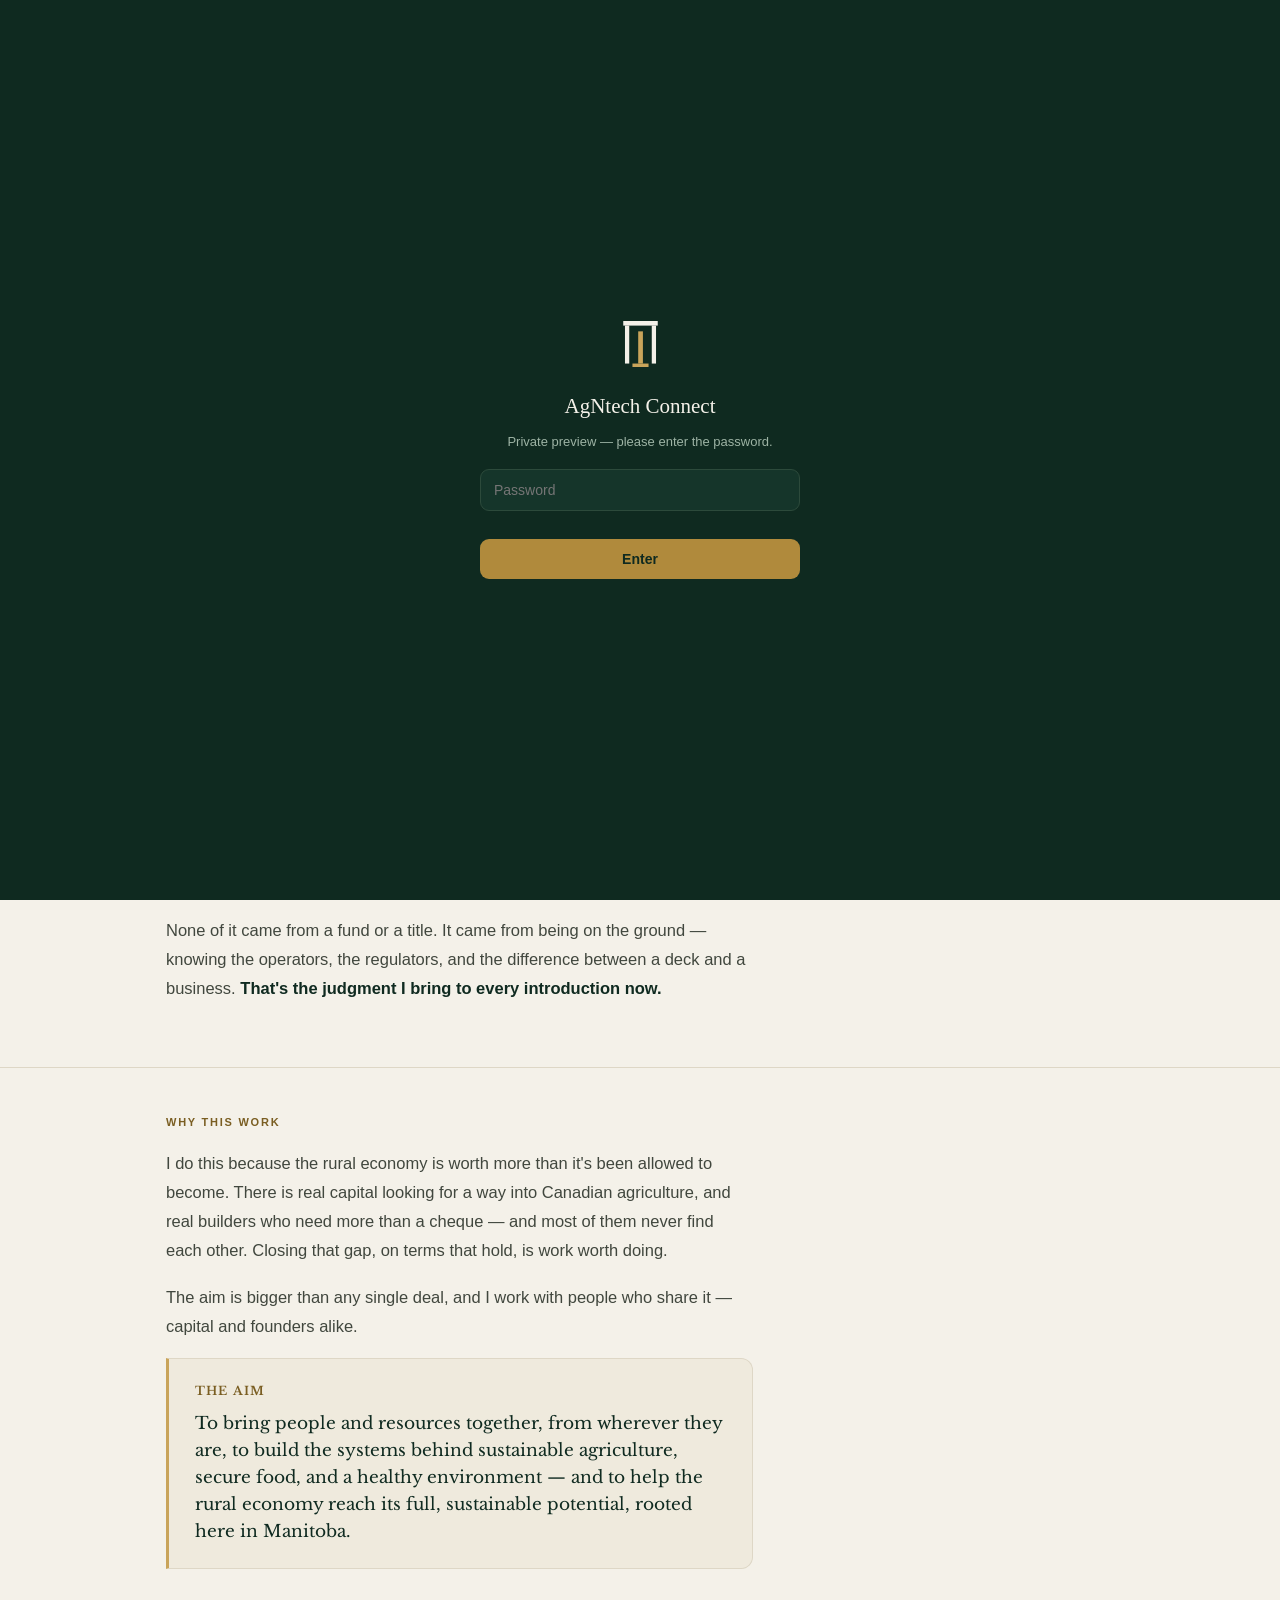
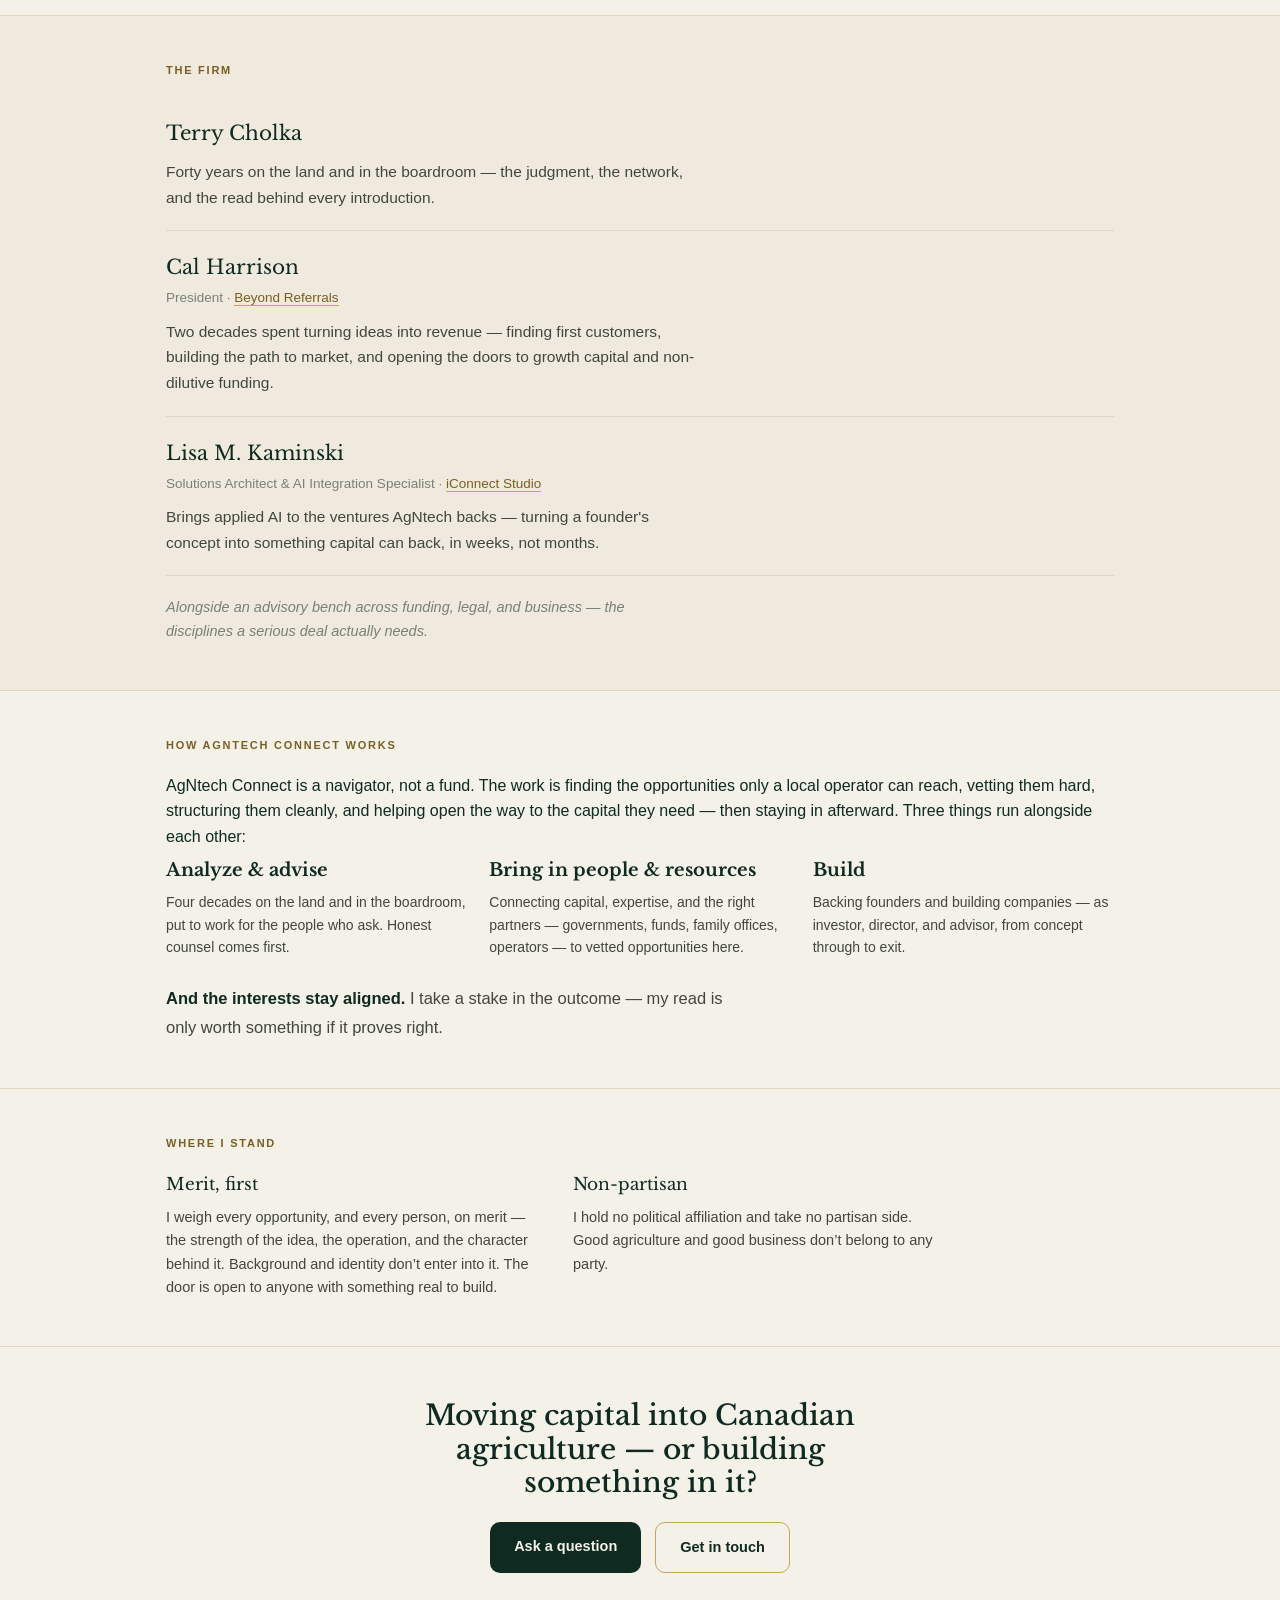
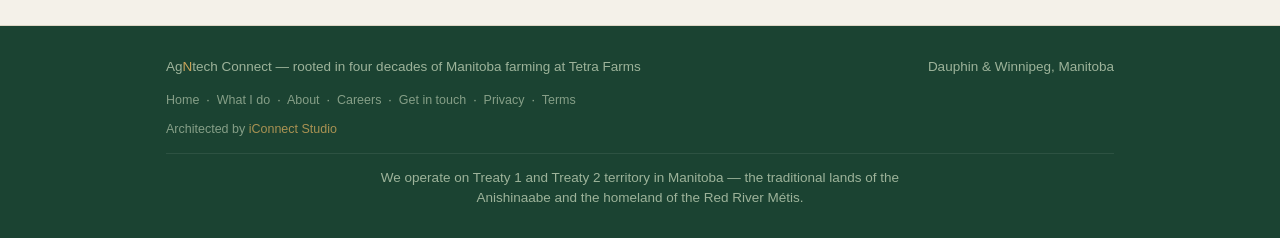
==== about.html @ 9636f8d1 "mark: centre column foot is brass, matching the artwork" ====
<!DOCTYPE html>
<html lang="en">
<head>
<meta charset="utf-8">
<meta name="viewport" content="width=device-width, initial-scale=1">
<title>AgNtech Connect — About</title>
<link rel="preconnect" href="https://fonts.googleapis.com">
<link rel="preconnect" href="https://fonts.gstatic.com" crossorigin>
<link href="https://fonts.googleapis.com/css2?family=Libre+Baskerville:ital,wght@0,400;0,700;1,400&display=swap" rel="stylesheet">
<style>
  :root{
    --cream:#F4F1E9; --cream2:#EFEADD; --paper:#F7F3E9;
    --ink:#0F2A20; --body:#41473E; --muted:#7A8076;
    --green:#0F2A20; --green-d:#0A1F17; --green-deep:#1B4332;
    --gold:#B08A3C; --gold-2:#8F6F2E; --gold-text:#7A5E22; --gold-dark:#C9A45A;
    --line:#DED7C6; --on-dark:#F4F1E9; --sage-dark:#9DB39A;
    --df:'Libre Baskerville',Georgia,serif; --bf:'Helvetica Neue',Arial,system-ui,sans-serif;
  }
  *{box-sizing:border-box;margin:0;padding:0}
  body{background:var(--cream);color:var(--ink);font-family:var(--bf);-webkit-font-smoothing:antialiased;line-height:1.6}
  .wrap{max-width:1000px;margin:0 auto;padding:0 26px}
  a{color:inherit}

  /* nav */
  nav.top{position:sticky;top:0;z-index:40;background:rgba(244,241,233,.92);backdrop-filter:blur(8px);border-bottom:1px solid var(--line)}
  nav.top .wrap{display:flex;align-items:center;justify-content:space-between;height:62px;gap:18px}
  .brand{display:flex;align-items:center;gap:9px;font-family:var(--df);font-weight:600;font-size:20px;letter-spacing:-.01em;text-decoration:none;color:var(--ink)}
  .brand .n{color:var(--green)}
  .mark{width:27px;height:36px;flex:none}
  .navlinks{display:flex;gap:24px;align-items:center}
  .navlinks a{font-size:14px;color:var(--body);text-decoration:none;transition:.12s}
  .navlinks a:hover{color:var(--ink)}
  .navlinks a.active{color:var(--green);font-weight:600}
  @media(max-width:720px){.navlinks{display:none}}

  /* hero */
  .hero{padding:62px 0 34px;border-bottom:1px solid var(--line)}
  .eyebrow{font-size:11px;letter-spacing:.16em;text-transform:uppercase;color:var(--gold-text);font-weight:600}
  .hero h1{font-family:var(--df);font-weight:500;font-size:44px;line-height:1.1;margin-top:14px;max-width:16ch}
  @media(max-width:640px){.hero h1{font-size:33px}}
  .hero .lead{font-size:18px;color:var(--body);line-height:1.65;margin-top:20px;max-width:60ch}
  .hero .lead b{color:var(--ink);font-weight:600}

  section{padding:46px 0;border-bottom:1px solid var(--line)}
  .sec-eyebrow{font-size:11px;letter-spacing:.16em;text-transform:uppercase;color:var(--gold-text);font-weight:600;margin-bottom:18px}
  h2{font-family:var(--df);font-weight:500;font-size:27px;line-height:1.2;margin-bottom:18px}
  .story p{font-size:16.5px;color:var(--body);line-height:1.75;max-width:64ch;margin-bottom:18px}
  .story p b{color:var(--ink);font-weight:600}

  .pull{font-family:var(--df);font-style:italic;font-size:26px;color:var(--green);line-height:1.35;max-width:22ch;margin:30px 0;padding-left:22px;border-left:3px solid var(--gold-dark)}

  .why p{font-size:16.5px;color:var(--body);line-height:1.75;max-width:64ch;margin-bottom:18px}
  .why p b{color:var(--ink);font-weight:600}
  .mission{background:var(--cream2);border:1px solid var(--line);border-left:3px solid var(--gold-dark);border-radius:0 12px 12px 0;padding:22px 26px;margin-top:8px;max-width:66ch}
  .mission .ml{font-family:var(--df);font-size:12px;letter-spacing:.1em;text-transform:uppercase;color:var(--gold-text);font-weight:700;margin-bottom:9px}
  .mission p{font-family:var(--df);font-size:17px;color:var(--ink);line-height:1.6;margin:0}

  .approach > p{font-size:16.5px;color:var(--body);line-height:1.75;max-width:64ch;margin-bottom:22px}
  .pillars{display:grid;grid-template-columns:repeat(3,1fr);gap:22px;margin:6px 0 26px}
  @media(max-width:680px){.pillars{grid-template-columns:1fr}}
  .pillar h4{font-family:var(--df);font-size:18px;color:var(--green);margin-bottom:7px}
  .pillar p{font-size:14px;color:var(--body);line-height:1.6}
  .align{font-size:16.5px;color:var(--body);line-height:1.75;max-width:64ch}
  .align b{color:var(--ink)}
  .firmnote{font-size:14.5px;color:var(--muted);line-height:1.65;max-width:62ch;margin-top:22px;padding-top:18px;border-top:1px solid var(--line)}
  .team{background:var(--cream2)}
  .team .member{padding:20px 0;border-bottom:1px solid var(--line)}
  .team .member:first-of-type{padding-top:4px}
  .m-name{font-family:var(--df);font-size:20px;color:var(--ink)}
  .m-role{font-size:12.5px;letter-spacing:.04em;text-transform:uppercase;color:var(--gold-text);font-weight:700;margin-top:4px}
  .m-firm{font-size:13.5px;color:var(--muted);margin-top:4px}
  .m-firm a{color:var(--gold-text);text-decoration:none;border-bottom:1px solid var(--gold-dark)}
  .m-bio{font-size:15.5px;color:var(--body);line-height:1.65;margin-top:10px;max-width:62ch}
  .benchnote{font-size:14.5px;color:var(--muted);line-height:1.65;max-width:62ch;margin-top:20px;font-style:italic}
  .standgrid{display:grid;grid-template-columns:1fr 1fr;gap:34px;max-width:780px}
  @media(max-width:820px){.standgrid{grid-template-columns:1fr;gap:22px}}
  .standitem .sl{font-family:var(--df);font-size:17px;color:var(--ink);margin-bottom:8px}
  .standitem p{font-size:14.5px;color:var(--body);line-height:1.62}

  /* close */
  .close{padding:52px 0;text-align:center}
  .close h2{font-size:28px;max-width:24ch;margin:0 auto 22px}
  .ctas{display:flex;gap:14px;justify-content:center;flex-wrap:wrap}
  .btn{display:inline-block;padding:13px 24px;border-radius:10px;font-size:14.5px;font-weight:600;text-decoration:none;transition:.14s}
  .btn.primary{background:var(--green);color:var(--cream)} .btn.primary:hover{background:var(--green-deep)}
  .btn.ghost{border:1px solid var(--gold-dark);color:var(--green)} .btn.ghost:hover{background:var(--paper)}

  footer{background:var(--green-deep);color:var(--sage-dark);font-size:13.5px;padding:30px 0}
  footer .row{display:flex;justify-content:space-between;flex-wrap:wrap;gap:10px}
  footer .n{color:var(--gold-dark)}
  footer .treaty{justify-content:center;margin-top:14px;border-top:1px solid rgba(255,255,255,.08);padding-top:14px}
  footer .treaty span{text-align:center;max-width:72ch;line-height:1.5}

  /* ── mobile menu ─────────────────────────────────────── */
  .burger{display:none;background:none;border:none;padding:8px;cursor:pointer;line-height:0}
  .burger span{display:block;width:22px;height:2px;background:var(--ink);margin:4px 0;border-radius:2px;transition:.2s}
  .mobmenu{position:fixed;inset:0;z-index:60;background:var(--green-deep);display:none;flex-direction:column;padding:22px 26px}
  .mobmenu.open{display:flex}
  .mobmenu .mtop{display:flex;justify-content:space-between;align-items:center;margin-bottom:26px}
  .mobmenu .mbrand{font-family:var(--df);font-size:19px;color:var(--cream)}
  .mobmenu .mclose{background:none;border:none;color:var(--cream);font-size:30px;line-height:1;cursor:pointer;padding:0 4px}
  .mobmenu a{color:var(--cream);text-decoration:none;font-family:var(--df);font-size:23px;padding:15px 0;border-bottom:1px solid rgba(255,255,255,.10)}
  .mobmenu a.sm{font-family:var(--bf);font-size:15px;color:var(--sage-dark);border-bottom:none;padding:9px 0}
  .mobmenu .mcta{margin-top:22px;background:var(--gold);color:var(--green);text-align:center;border-radius:10px;padding:14px;font-weight:700;font-family:var(--bf);font-size:15px;border-bottom:none}
  @media(max-width:720px){ .burger{display:block} }
  /* ── sticky mobile CTA ───────────────────────────────── */
  .stickycta{display:none}
  @media(max-width:720px){
    .stickycta{display:block;position:fixed;left:0;right:0;bottom:0;z-index:50;background:rgba(27,67,50,.96);backdrop-filter:blur(6px);padding:10px 14px;border-top:1px solid rgba(255,255,255,.10)}
    .stickycta a{display:block;background:var(--gold);color:var(--green);text-align:center;text-decoration:none;font-weight:700;font-size:15px;padding:13px;border-radius:10px;font-family:var(--bf)}
    body{padding-bottom:74px}
  }
  /* ── mobile scroll/priority pass ─────────────────────── */
  @media(max-width:720px){
    section, header.hero, .block, .steps-wrap, .reach, .silos, .land{padding-top:34px !important;padding-bottom:34px !important}
    .hero{padding-top:30px !important}
    h1{font-size:31px !important;line-height:1.14 !important}
    h2, h2.sh{font-size:24px !important}
    .lead, .sub{font-size:16px !important}
    .wrap{padding-left:20px;padding-right:20px}
  }
</style>
</head>
<body>

  <!-- ===== PRIVATE-PREVIEW PASSWORD GATE — delete this whole block to make public ===== -->
  <div id="gate" style="position:fixed;inset:0;z-index:99999;background:#0F2A20;display:flex;align-items:center;justify-content:center;font-family:'Helvetica Neue',Arial,sans-serif">
    <div style="text-align:center;width:320px;max-width:86vw">
      <svg viewBox="0 0 30 40" width="35" height="46" style="margin-bottom:16px" aria-hidden="true"><rect x="0" y="0" width="30" height="4" fill="#F4F1E9"/><rect x="1.5" y="4" width="3.7" height="33" fill="#F4F1E9"/><rect x="24.8" y="4" width="3.7" height="33" fill="#F4F1E9"/><rect x="13" y="9" width="4.1" height="28" fill="#C9A45A"/><rect x="8" y="37" width="14" height="3" fill="#C9A45A"/></svg>
      <div style="font-family:Georgia,'Times New Roman',serif;color:#F4F1E9;font-size:21px;margin-bottom:8px">AgNtech Connect</div>
      <div style="color:#9DB3A4;font-size:13px;margin-bottom:18px;line-height:1.5">Private preview — please enter the password.</div>
      <input id="gpw" type="password" placeholder="Password" style="width:100%;padding:12px 13px;border-radius:9px;border:1px solid #2C4A3B;background:#15352A;color:#F4F1E9;font-size:14px;outline:none;font-family:inherit">
      <div id="gerr" style="color:#E2B66A;font-size:12.5px;height:15px;margin-top:7px"></div>
      <button id="gbtn" style="width:100%;margin-top:6px;padding:12px;border:none;border-radius:9px;background:#B08A3C;color:#0F2A20;font-size:14px;font-weight:700;cursor:pointer;font-family:inherit">Enter</button>
    </div>
  </div>
  <script>
    var GATE_PASSWORD = "terry-preview-26";
    (function(){ try{ if(sessionStorage.getItem('agn_gate')==='ok'){ var g=document.getElementById('gate'); if(g) g.parentNode.removeChild(g); } }catch(e){} })();
    function gateOpen(){ if(document.getElementById('gpw').value === GATE_PASSWORD){ try{ sessionStorage.setItem('agn_gate','ok'); }catch(e){} var g=document.getElementById('gate'); if(g) g.parentNode.removeChild(g); } else { document.getElementById('gerr').textContent='Incorrect — try again.'; } }
    document.getElementById('gbtn').addEventListener('click', gateOpen);
    document.getElementById('gpw').addEventListener('keydown', function(e){ if(e.key==='Enter') gateOpen(); });
    document.getElementById('gpw').focus();
  </script>

  <nav class="top">
    <div class="wrap">
      <a class="brand" href="index.html"><svg class="mark" viewBox="0 0 30 40" aria-hidden="true"><rect x="0" y="0" width="30" height="4" fill="#0F2A20"/><rect x="1.5" y="4" width="3.7" height="33" fill="#0F2A20"/><rect x="24.8" y="4" width="3.7" height="33" fill="#0F2A20"/><rect x="13" y="9" width="4.1" height="28" fill="#B08A3C"/><rect x="8" y="37" width="14" height="3" fill="#B08A3C"/></svg>AgNtech Connect</a>
      <div class="navlinks">
        <a href="index.html#vision">Vision</a>
        <a href="services.html">What I do</a>
        <a href="index.html#why">Why it works</a>
        <a href="about.html" class="active">About</a>
        <a href="contact.html">Get in touch</a>
      </div>
      <button class="burger" onclick="openMob()" aria-label="Menu"><span></span><span></span><span></span></button>
    </div>
  </nav>

  <div class="mobmenu" id="mobmenu">
    <div class="mtop">
      <span class="mbrand">Ag<span style="color:#C9A45A">N</span>tech Connect</span>
      <button class="mclose" onclick="closeMob()" aria-label="Close menu">&times;</button>
    </div>
    <a href="index.html">Home</a>
    <a href="index.html#vision">Vision &amp; Mission</a>
    <a href="services.html">What I do</a>
    <a href="index.html#why">Why it works</a>
    <a href="about.html">About</a>
    <a href="index.html#ask">Ask Terry</a>
    <div style="margin-top:16px">
      <a class="sm" href="careers.html">Careers</a>
    </div>
    <a class="mcta" href="contact.html">Get in touch</a>
  </div>

  <div class="stickycta"><a href="contact.html">Get in touch</a></div>


  <header class="hero">
    <div class="wrap">
      <div class="eyebrow">About</div>
      <h1>A farmer who learned to move capital.</h1>
      <p class="lead">I'm Terry Cholka. For forty years I've built things that grow — a farm, companies, and the relationships that let serious capital reach Canadian agriculture. <b>AgNtech Connect is where that work lives now.</b></p>
    </div>
  </header>

  <section class="story">
    <div class="wrap">
      <div class="sec-eyebrow">The road here</div>
      <p>I broke into farming in the 1980s with more nerve than money. I came up through the years that finished other operators — the BSE crisis among them — and kept going. That's where I learned what's real and what isn't, and how to tell the difference quickly.</p>
      <p>I grew a farm from 480 acres to more than 10,000, and built it into multiple enterprises. Alongside it, I helped other companies — from start-up to exits — as an investor, director, or advisor: across agriculture, technology, and bioscience. I was an early backer of a Canadian food-processing facility acquired for more than $400 million. I financed and delivered a feature film. Different worlds, one instinct.</p>
      <div class="pull">I can turn a concept into reality.</div>
      <p>None of it came from a fund or a title. It came from being on the ground — knowing the operators, the regulators, and the difference between a deck and a business. <b>That's the judgment I bring to every introduction now.</b></p>
    </div>
  </section>

  <section class="why">
    <div class="wrap">
      <div class="sec-eyebrow">Why this work</div>
      <p>I do this because the rural economy is worth more than it's been allowed to become. There is real capital looking for a way into Canadian agriculture, and real builders who need more than a cheque — and most of them never find each other. Closing that gap, on terms that hold, is work worth doing.</p>
      <p>The aim is bigger than any single deal, and I work with people who share it — capital and founders alike.</p>
      <div class="mission">
        <div class="ml">The aim</div>
        <p>To bring people and resources together, from wherever they are, to build the systems behind sustainable agriculture, secure food, and a healthy environment — and to help the rural economy reach its full, sustainable potential, rooted here in Manitoba.</p>
      </div>
    </div>
  </section>

  <section class="team">
    <div class="wrap">
      <div class="sec-eyebrow">The firm</div>
      <div class="member">
        <div class="m-name">Terry Cholka</div>
        <div class="m-bio">Forty years on the land and in the boardroom — the judgment, the network, and the read behind every introduction.</div>
      </div>
      <div class="member">
        <div class="m-name">Cal Harrison</div>
        <div class="m-firm">President · <a href="https://beyondreferrals.com" target="_blank" rel="noopener">Beyond Referrals</a></div>
        <div class="m-bio">Two decades spent turning ideas into revenue — finding first customers, building the path to market, and opening the doors to growth capital and non-dilutive funding.</div>
      </div>
      <!-- HIDDEN — advisory bench members held back at client request.
           To restore: delete this comment opener and the closer below.

      <div class="member">
        <div class="m-name">Harry Ethans</div>
        <div class="m-firm">Former EVP, Corporate Development · CanWest Global</div>
        <div class="m-bio">Decades of corporate development and capital structuring inside the Asper group — the world that built the Canadian Museum for Human Rights — now sharpening how AgNtech's deals get financed and readied for capital.</div>
      </div>
      <div class="member">
        <div class="m-name">Charles LaFlèche</div>
        <div class="m-firm">EVP &amp; CFO · Global Philanthropic Canada</div>
        <div class="m-bio">Thirty-five years raising and stewarding serious capital — founder of Momentum Healthware, and the finance leader who more than quadrupled St. Boniface Hospital Foundation's annual revenue — now across Manitoba's life-sciences and agriculture ventures, SciMar among them.</div>
      </div>
      -->
      <div class="member">
        <div class="m-name">Lisa M. Kaminski</div>
        <div class="m-firm">Solutions Architect &amp; AI Integration Specialist · <a href="https://iconnect.studio" target="_blank" rel="noopener">iConnect Studio</a></div>
        <div class="m-bio">Brings applied AI to the ventures AgNtech backs — turning a founder's concept into something capital can back, in weeks, not months.</div>
      </div>
      <p class="benchnote">Alongside an advisory bench across funding, legal, and business — the disciplines a serious deal actually needs.</p>
    </div>
  </section>

  <section class="approach">
    <div class="wrap">
      <div class="sec-eyebrow">How AgNtech Connect works</div>
      <p>AgNtech Connect is a navigator, not a fund. The work is finding the opportunities only a local operator can reach, vetting them hard, structuring them cleanly, and helping open the way to the capital they need — then staying in afterward. Three things run alongside each other:</p>
      <div class="pillars">
        <div class="pillar"><h4>Analyze &amp; advise</h4><p>Four decades on the land and in the boardroom, put to work for the people who ask. Honest counsel comes first.</p></div>
        <div class="pillar"><h4>Bring in people &amp; resources</h4><p>Connecting capital, expertise, and the right partners — governments, funds, family offices, operators — to vetted opportunities here.</p></div>
        <div class="pillar"><h4>Build</h4><p>Backing founders and building companies — as investor, director, and advisor, from concept through to exit.</p></div>
      </div>
      <p class="align"><b>And the interests stay aligned.</b> I take a stake in the outcome — my read is only worth something if it proves right.</p>
    </div>
  </section>

  <section class="stand">
    <div class="wrap">
      <div class="sec-eyebrow">Where I stand</div>
      <div class="standgrid">
        <div class="standitem">
          <div class="sl">Merit, first</div>
          <p>I weigh every opportunity, and every person, on merit — the strength of the idea, the operation, and the character behind it. Background and identity don’t enter into it. The door is open to anyone with something real to build.</p>
        </div>
        <div class="standitem">
          <div class="sl">Non-partisan</div>
          <p>I hold no political affiliation and take no partisan side. Good agriculture and good business don’t belong to any party.</p>
        </div>
      </div>
    </div>
  </section>

  <section class="close">
    <div class="wrap">
      <h2>Moving capital into Canadian agriculture — or building something in it?</h2>
      <div class="ctas">
        <a class="btn primary" href="index.html#ask">Ask a question</a>
        <a class="btn ghost" href="contact.html">Get in touch</a>
      </div>
    </div>
  </section>

  <footer>
    <div class="wrap">
      <div class="row">
        <span>Ag<span class="n">N</span>tech Connect — rooted in four decades of Manitoba farming at Tetra Farms</span>
        <span>Dauphin &amp; Winnipeg, Manitoba</span>
      </div>
      <div class="row" style="margin-top:12px"><span style="font-size:12.5px"><a href="index.html" style="color:var(--sage-dark);text-decoration:none;opacity:.82">Home</a> &nbsp;·&nbsp; <a href="services.html" style="color:var(--sage-dark);text-decoration:none;opacity:.82">What I do</a> &nbsp;·&nbsp; <a href="about.html" style="color:var(--sage-dark);text-decoration:none;opacity:.82">About</a> &nbsp;·&nbsp; <a href="careers.html" style="color:var(--sage-dark);text-decoration:none;opacity:.82">Careers</a> &nbsp;·&nbsp; <a href="contact.html" style="color:var(--sage-dark);text-decoration:none;opacity:.82">Get in touch</a> &nbsp;·&nbsp; <a href="privacy.html" style="color:var(--sage-dark);text-decoration:none;opacity:.82">Privacy</a> &nbsp;·&nbsp; <a href="terms.html" style="color:var(--sage-dark);text-decoration:none;opacity:.82">Terms</a></span></div>
      <div class="row" style="margin-top:9px"><span style="font-size:12.5px;color:var(--sage-dark);opacity:.82">Architected by <a href="https://iconnect.studio" target="_blank" rel="noopener" style="color:var(--gold-dark);text-decoration:none">iConnect Studio</a></span></div>
      <div class="row treaty"><span>We operate on Treaty 1 and Treaty 2 territory in Manitoba — the traditional lands of the Anishinaabe and the homeland of the Red River Métis.</span></div>
    </div>
  </footer>

<script>
  function openMob(){ var m=document.getElementById('mobmenu'); if(m){ m.classList.add('open'); document.body.style.overflow='hidden'; } }
  function closeMob(){ var m=document.getElementById('mobmenu'); if(m){ m.classList.remove('open'); document.body.style.overflow=''; } }
  document.addEventListener('click', function(e){ var a=e.target.closest('#mobmenu a'); if(a) closeMob(); });
</script>
</body>
</html>
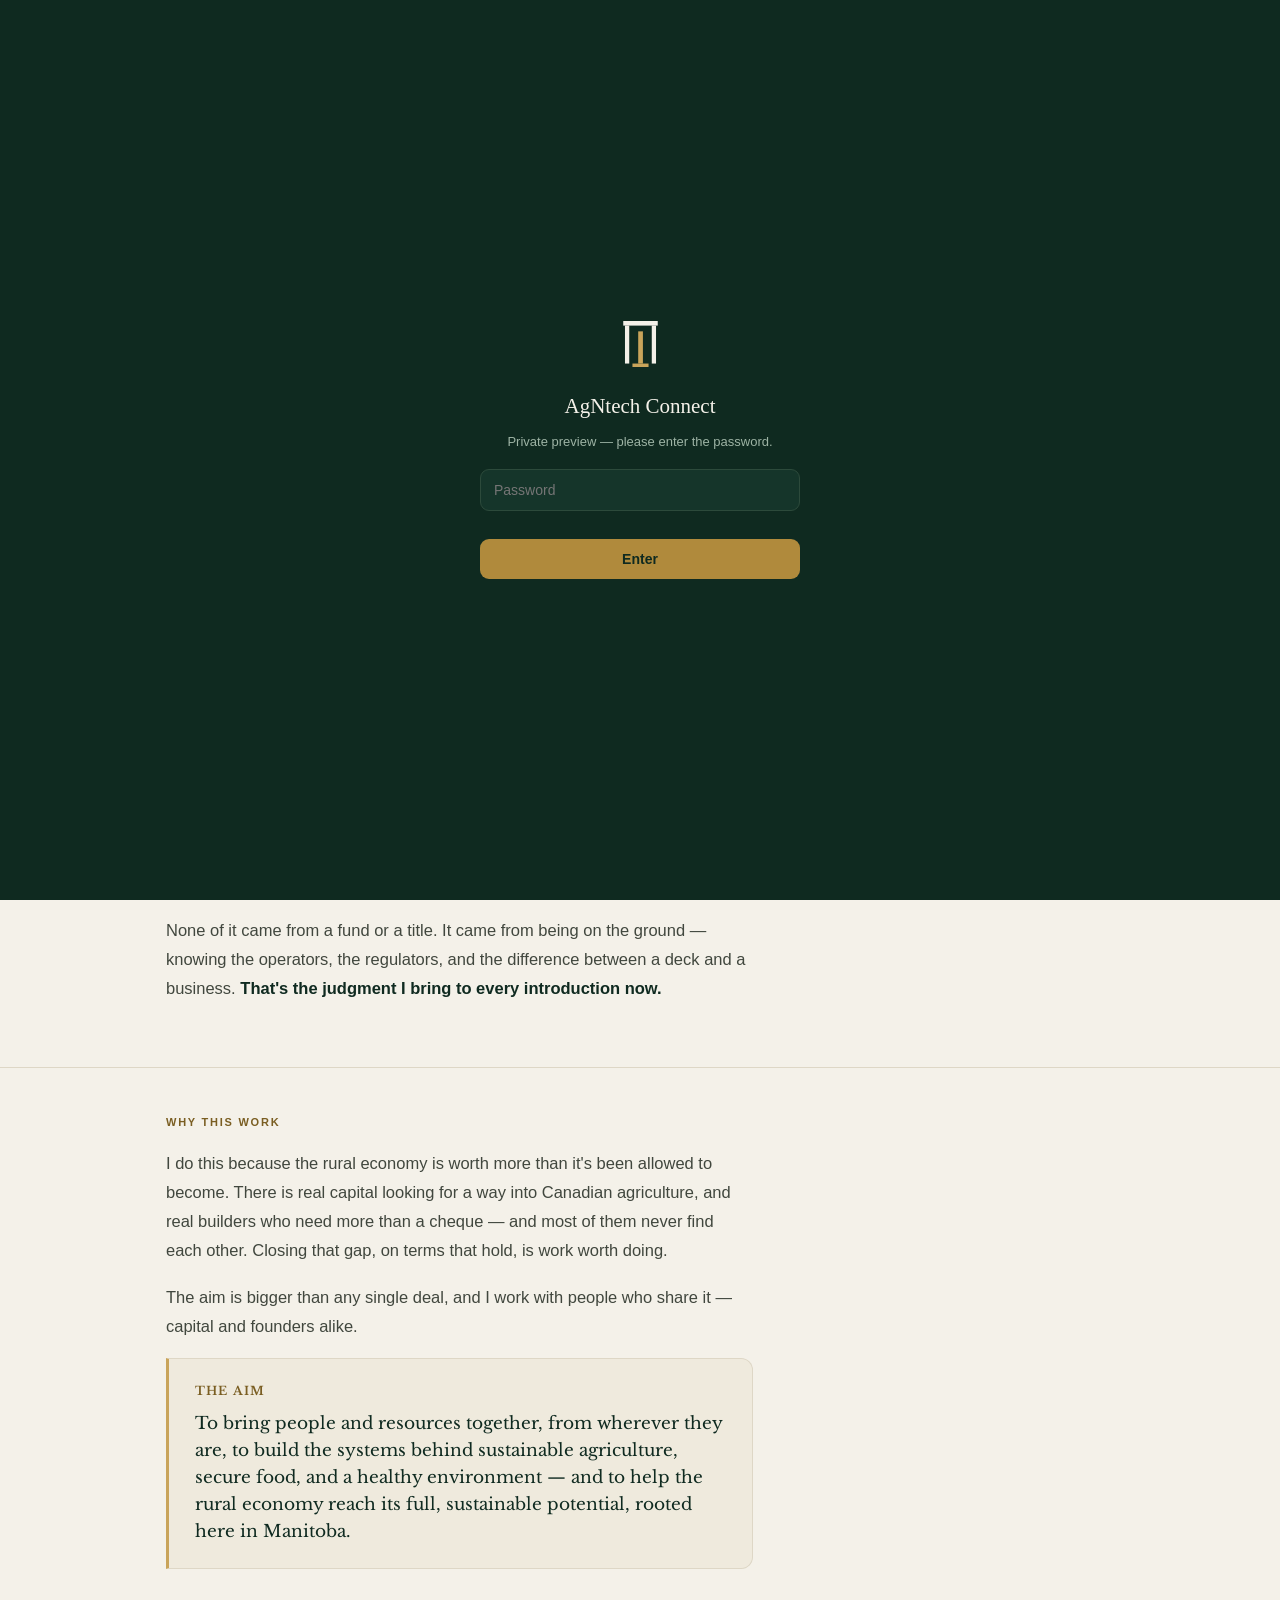
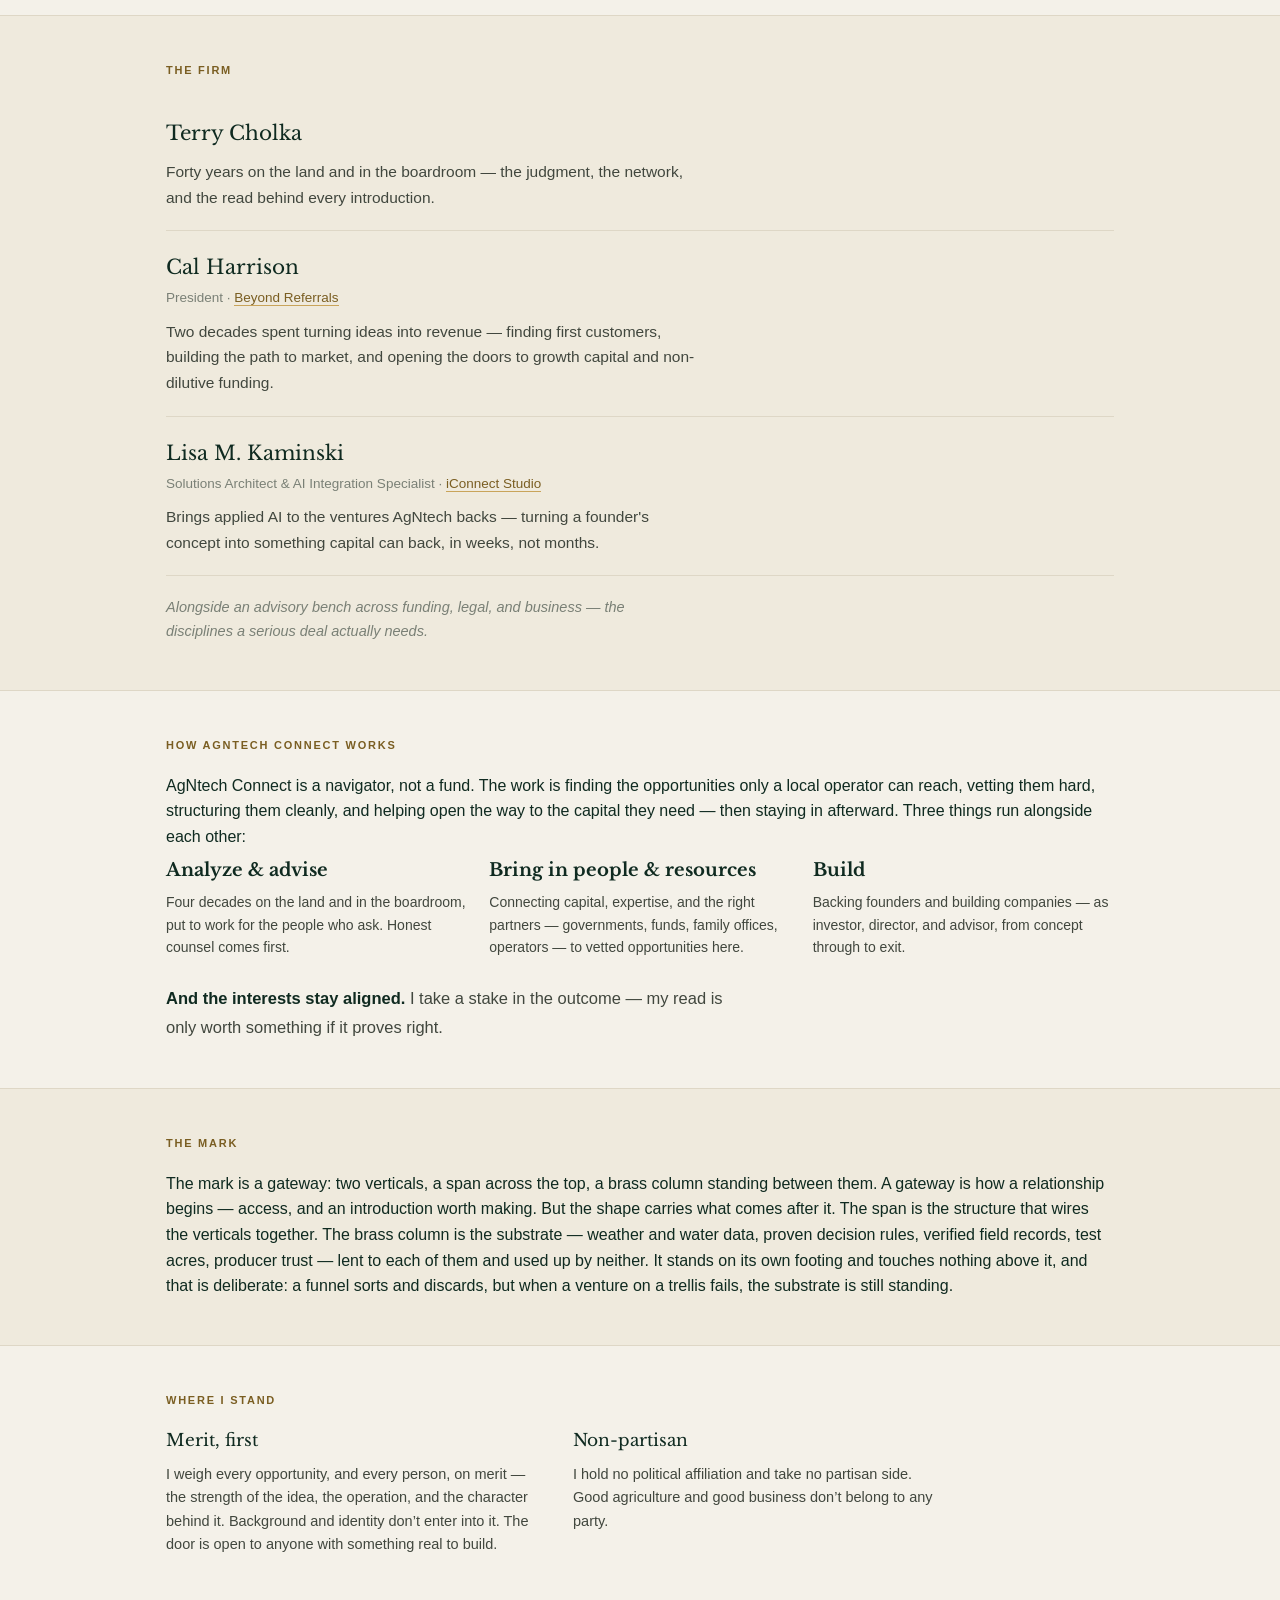
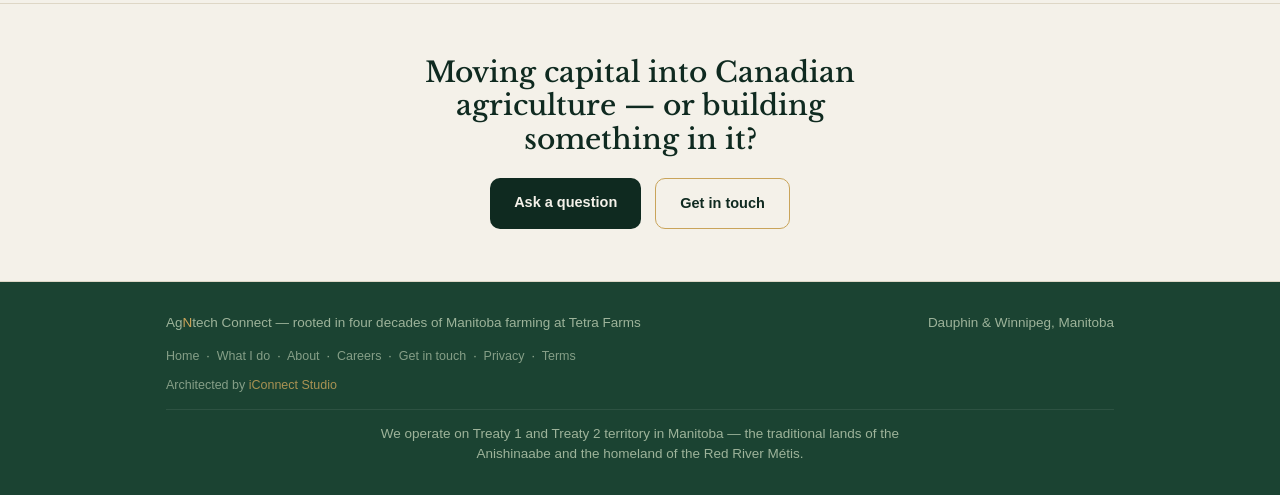
==== commit e032797b: "mark: refined artwork everywhere; fix binary-alpha extraction that jagged every curve and shaved the" ====
--- a/about.html
+++ b/about.html
@@ -26,7 +26,7 @@
   nav.top .wrap{display:flex;align-items:center;justify-content:space-between;height:62px;gap:18px}
   .brand{display:flex;align-items:center;gap:9px;font-family:var(--df);font-weight:600;font-size:20px;letter-spacing:-.01em;text-decoration:none;color:var(--ink)}
   .brand .n{color:var(--green)}
-  .mark{width:27px;height:36px;flex:none}
+  .mark{width:27px;height:36px;flex:none;object-fit:contain;display:block}
   .navlinks{display:flex;gap:24px;align-items:center}
   .navlinks a{font-size:14px;color:var(--body);text-decoration:none;transition:.12s}
   .navlinks a:hover{color:var(--ink)}
@@ -64,6 +64,7 @@
   .align b{color:var(--ink)}
   .firmnote{font-size:14.5px;color:var(--muted);line-height:1.65;max-width:62ch;margin-top:22px;padding-top:18px;border-top:1px solid var(--line)}
   .team{background:var(--cream2)}
+  .markstory{background:var(--cream2)}
   .team .member{padding:20px 0;border-bottom:1px solid var(--line)}
   .team .member:first-of-type{padding-top:4px}
   .m-name{font-family:var(--df);font-size:20px;color:var(--ink)}
@@ -145,7 +146,7 @@
 
   <nav class="top">
     <div class="wrap">
-      <a class="brand" href="index.html"><svg class="mark" viewBox="0 0 30 40" aria-hidden="true"><rect x="0" y="0" width="30" height="4" fill="#0F2A20"/><rect x="1.5" y="4" width="3.7" height="33" fill="#0F2A20"/><rect x="24.8" y="4" width="3.7" height="33" fill="#0F2A20"/><rect x="13" y="9" width="4.1" height="28" fill="#B08A3C"/><rect x="8" y="37" width="14" height="3" fill="#B08A3C"/></svg>AgNtech Connect</a>
+      <a class="brand" href="index.html"><img class="mark" alt="" aria-hidden="true" src="[data-uri]">AgNtech Connect</a>
       <div class="navlinks">
         <a href="index.html#vision">Vision</a>
         <a href="services.html">What I do</a>
@@ -252,6 +253,13 @@
         <div class="pillar"><h4>Build</h4><p>Backing founders and building companies — as investor, director, and advisor, from concept through to exit.</p></div>
       </div>
       <p class="align"><b>And the interests stay aligned.</b> I take a stake in the outcome — my read is only worth something if it proves right.</p>
+    </div>
+  </section>
+
+  <section class="markstory">
+    <div class="wrap">
+      <div class="sec-eyebrow">The mark</div>
+      <p>The mark is a gateway: two verticals, a span across the top, a brass column standing between them. A gateway is how a relationship begins &mdash; access, and an introduction worth making. But the shape carries what comes after it. The span is the structure that wires the verticals together. The brass column is the substrate &mdash; weather and water data, proven decision rules, verified field records, test acres, producer trust &mdash; lent to each of them and used up by neither. It stands on its own footing and touches nothing above it, and that is deliberate: a funnel sorts and discards, but when a venture on a trellis fails, the substrate is still standing.</p>
     </div>
   </section>
 
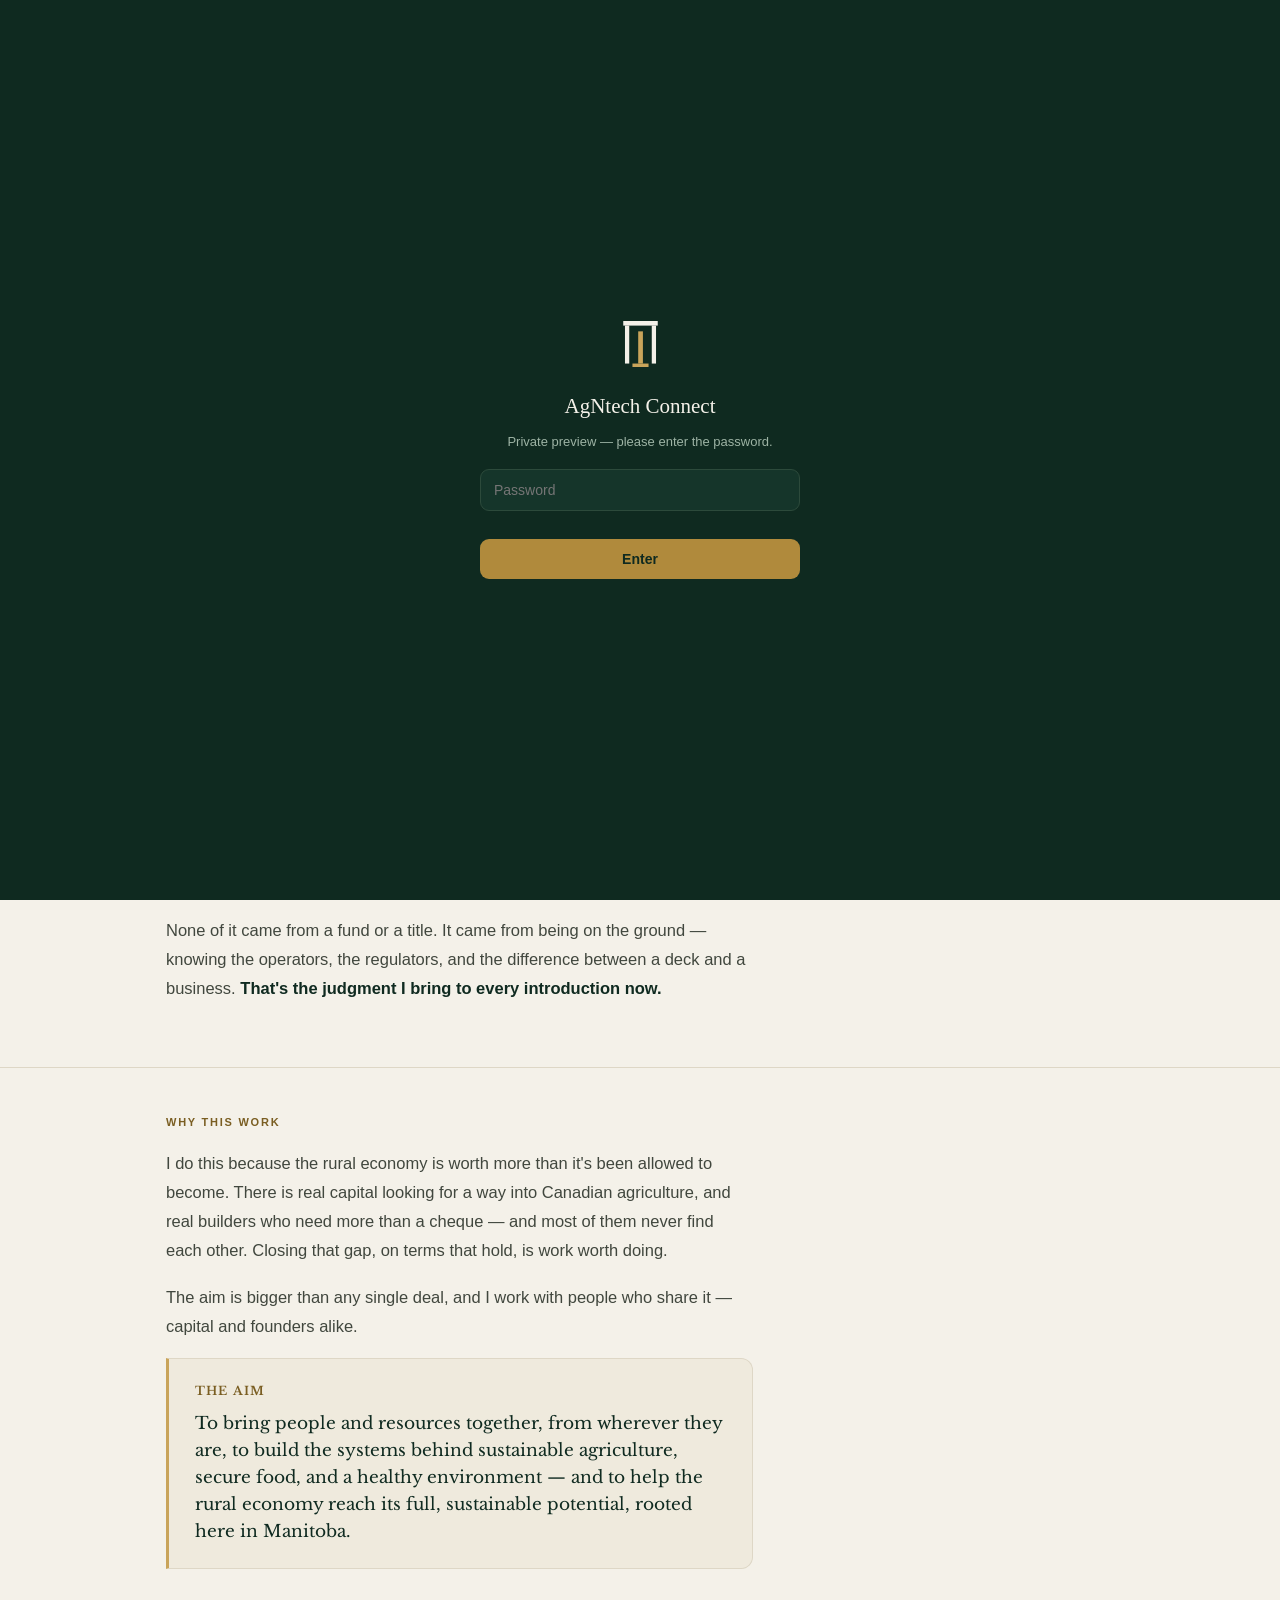
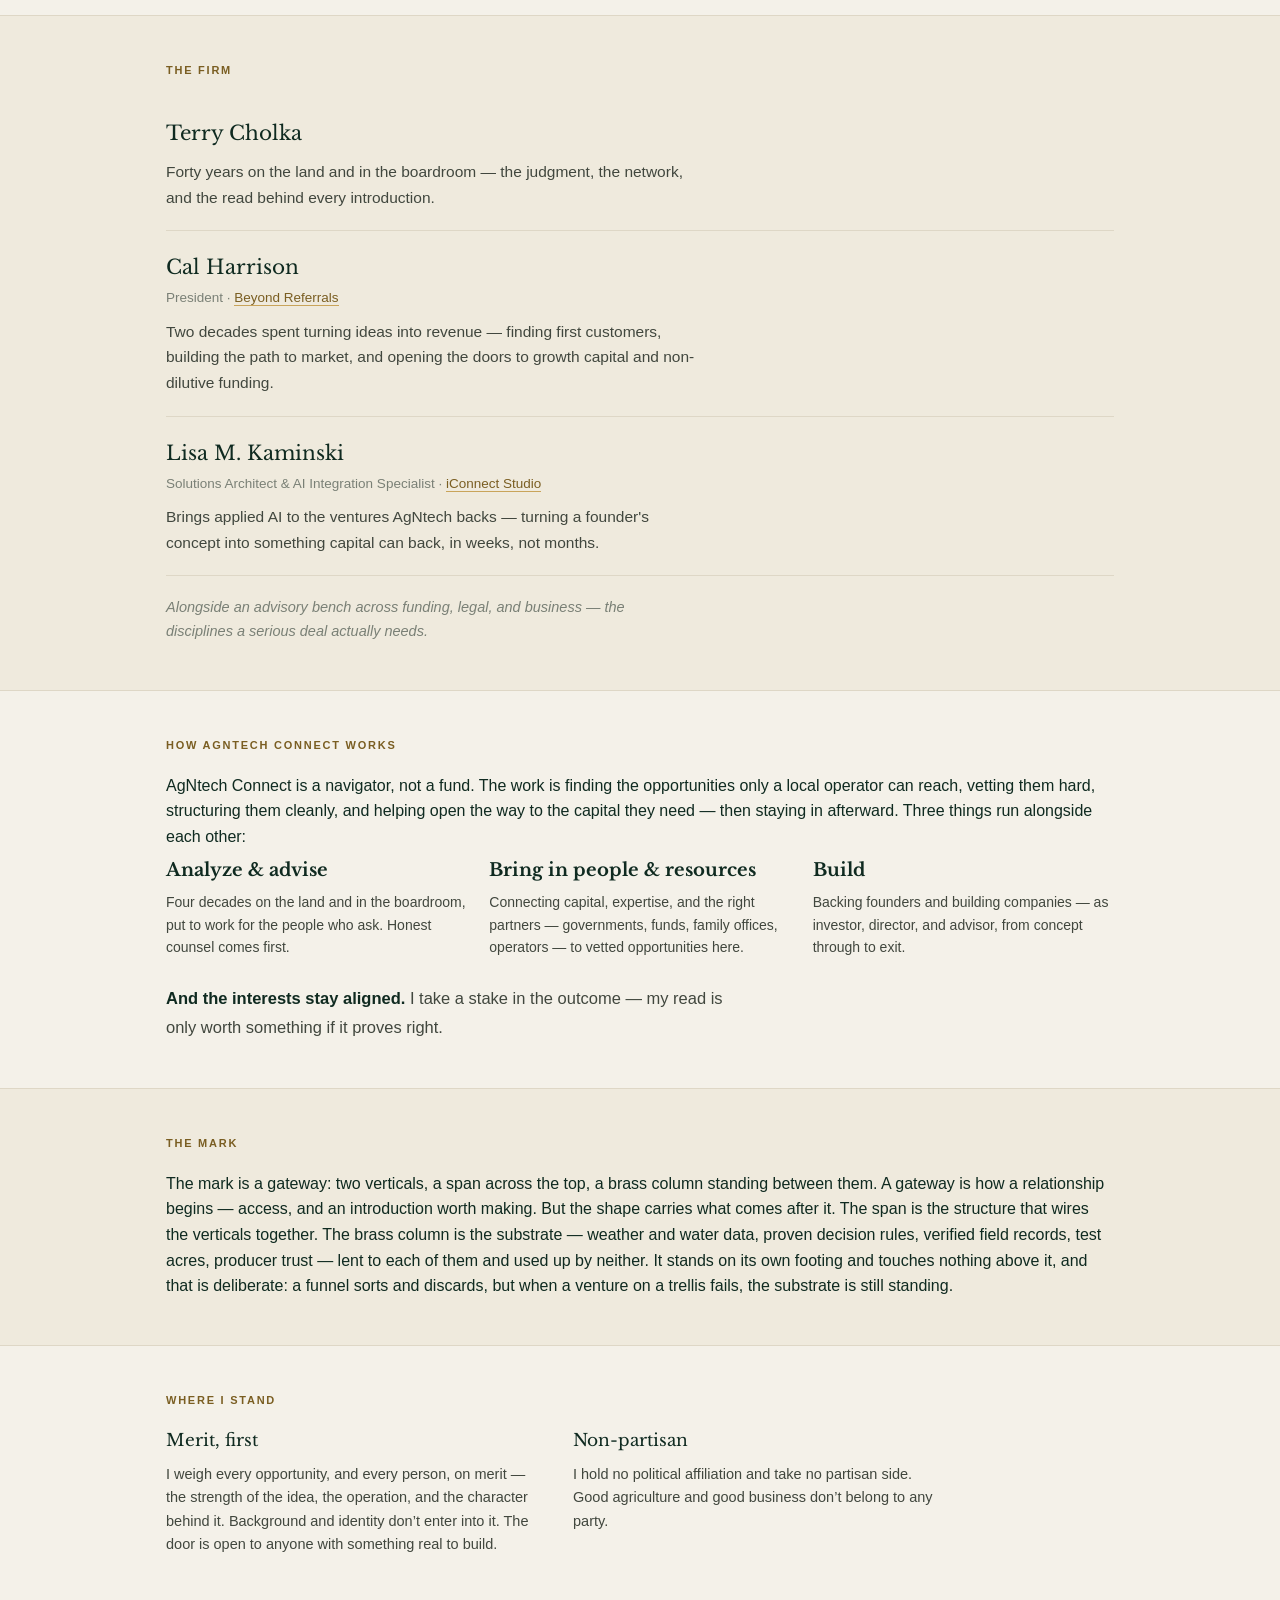
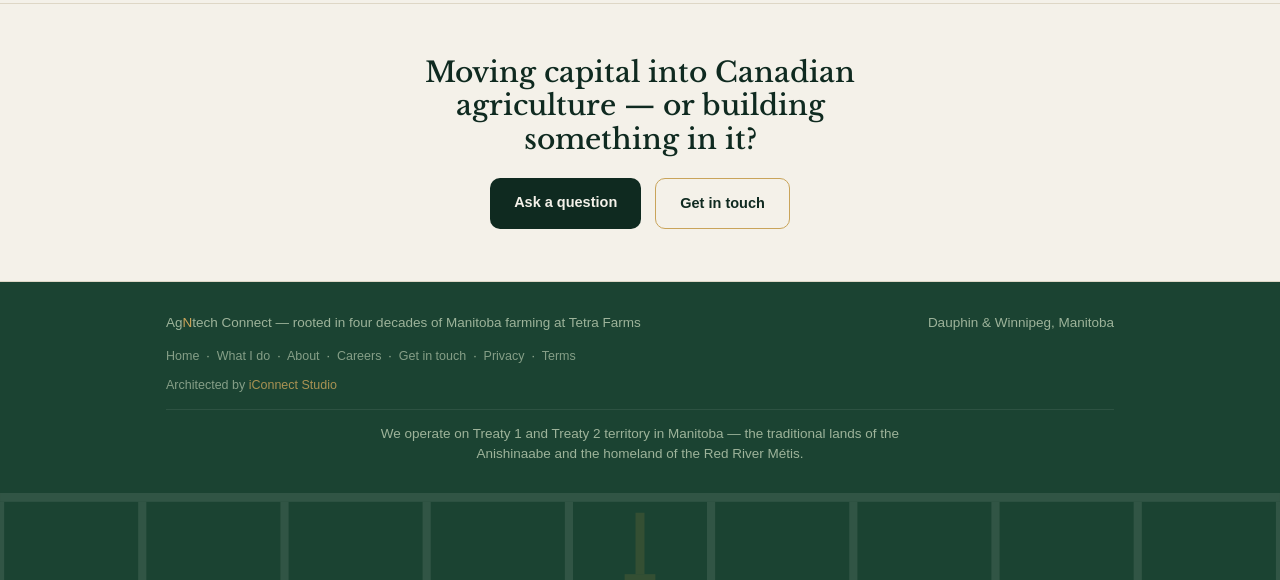
==== commit 6c2071de: "footer: colonnade — the mark drawn as the trellis, one lintel, ten posts, one brass column" ====
--- a/about.html
+++ b/about.html
@@ -91,6 +91,18 @@
   footer .n{color:var(--gold-dark)}
   footer .treaty{justify-content:center;margin-top:14px;border-top:1px solid rgba(255,255,255,.08);padding-top:14px}
   footer .treaty span{text-align:center;max-width:72ch;line-height:1.5}
+  /* THE COLONNADE. One bay of the mark is a gateway; many bays is the trellis
+     the deck describes. A footer is the only wide band on the site, so it is
+     the one place the mark can be drawn honestly: one continuous lintel, ten
+     posts, and a SINGLE brass column. The substrate is non-rival -- one of it,
+     shared by many -- so there is exactly one, centred in the middle bay,
+     clear of the lintel, on its own brass foot.
+     The posts run to the footer's bottom edge, which lets the edge read as the
+     ground without the mark carrying a ground line. The negative bottom margin
+     cancels the footer's padding so they actually reach it.
+     Outermost posts are half off the frame on purpose: a trellis continues. */
+  footer .colonnade{display:block;width:100%;height:auto;margin:28px 0 -30px}
+  @media(max-width:720px){footer .colonnade{display:none}}
 
   /* ── mobile menu ─────────────────────────────────────── */
   .burger{display:none;background:none;border:none;padding:8px;cursor:pointer;line-height:0}
@@ -299,6 +311,7 @@
       <div class="row" style="margin-top:9px"><span style="font-size:12.5px;color:var(--sage-dark);opacity:.82">Architected by <a href="https://iconnect.studio" target="_blank" rel="noopener" style="color:var(--gold-dark);text-decoration:none">iConnect Studio</a></span></div>
       <div class="row treaty"><span>We operate on Treaty 1 and Treaty 2 territory in Manitoba — the traditional lands of the Anishinaabe and the homeland of the Red River Métis.</span></div>
     </div>
+      <svg class="colonnade" viewBox="0 0 1400 96" aria-hidden="true" focusable="false"><g fill="#F4F1E9" opacity=".10"><rect x="0" y="0" width="1400" height="9.6"/><rect x="-4.4" y="9.6" width="8.9" height="86.4"/><rect x="151.1" y="9.6" width="8.9" height="86.4"/><rect x="306.7" y="9.6" width="8.9" height="86.4"/><rect x="462.2" y="9.6" width="8.9" height="86.4"/><rect x="617.8" y="9.6" width="8.9" height="86.4"/><rect x="773.3" y="9.6" width="8.9" height="86.4"/><rect x="928.9" y="9.6" width="8.9" height="86.4"/><rect x="1084.4" y="9.6" width="8.9" height="86.4"/><rect x="1240.0" y="9.6" width="8.9" height="86.4"/><rect x="1395.6" y="9.6" width="8.9" height="86.4"/></g><g fill="#B08A3C" opacity=".17"><rect x="695.1" y="21.6" width="9.8" height="67.2"/><rect x="683.2" y="88.8" width="33.6" height="7.2"/></g></svg>
   </footer>
 
 <script>
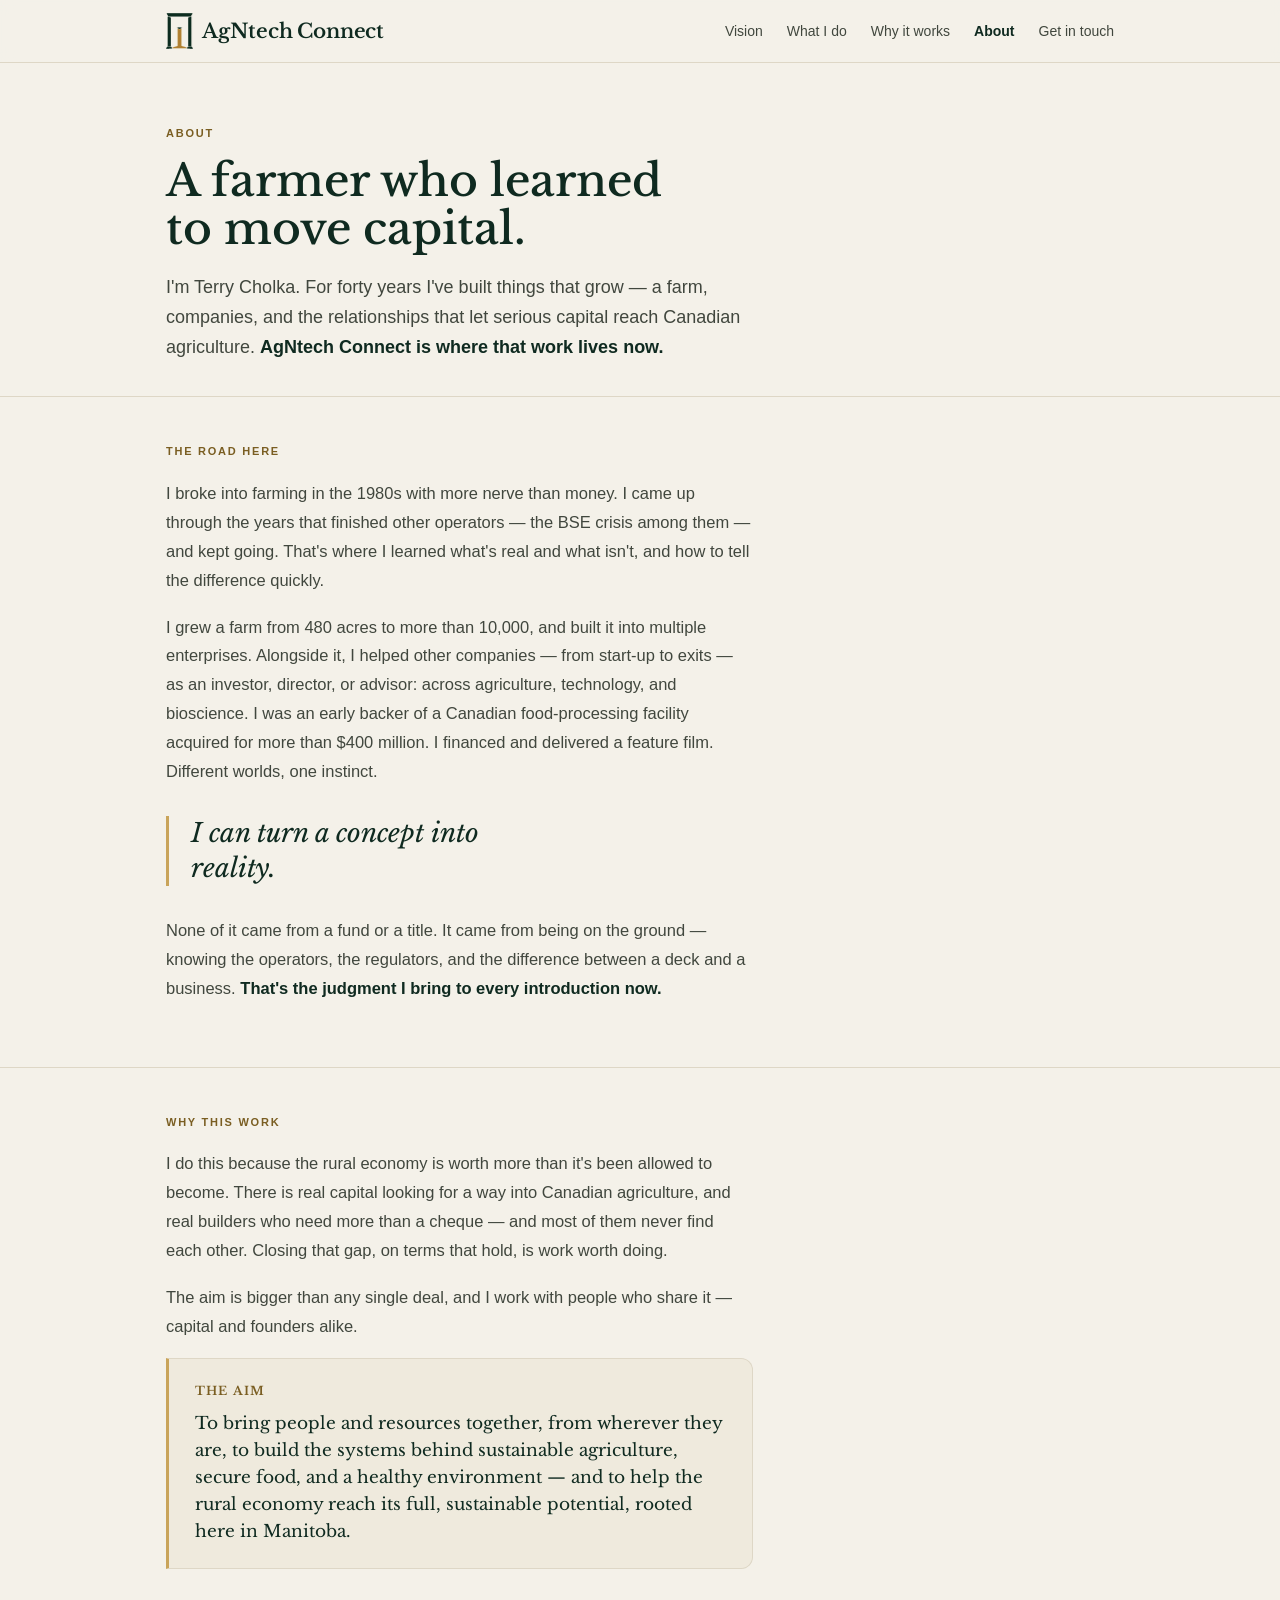
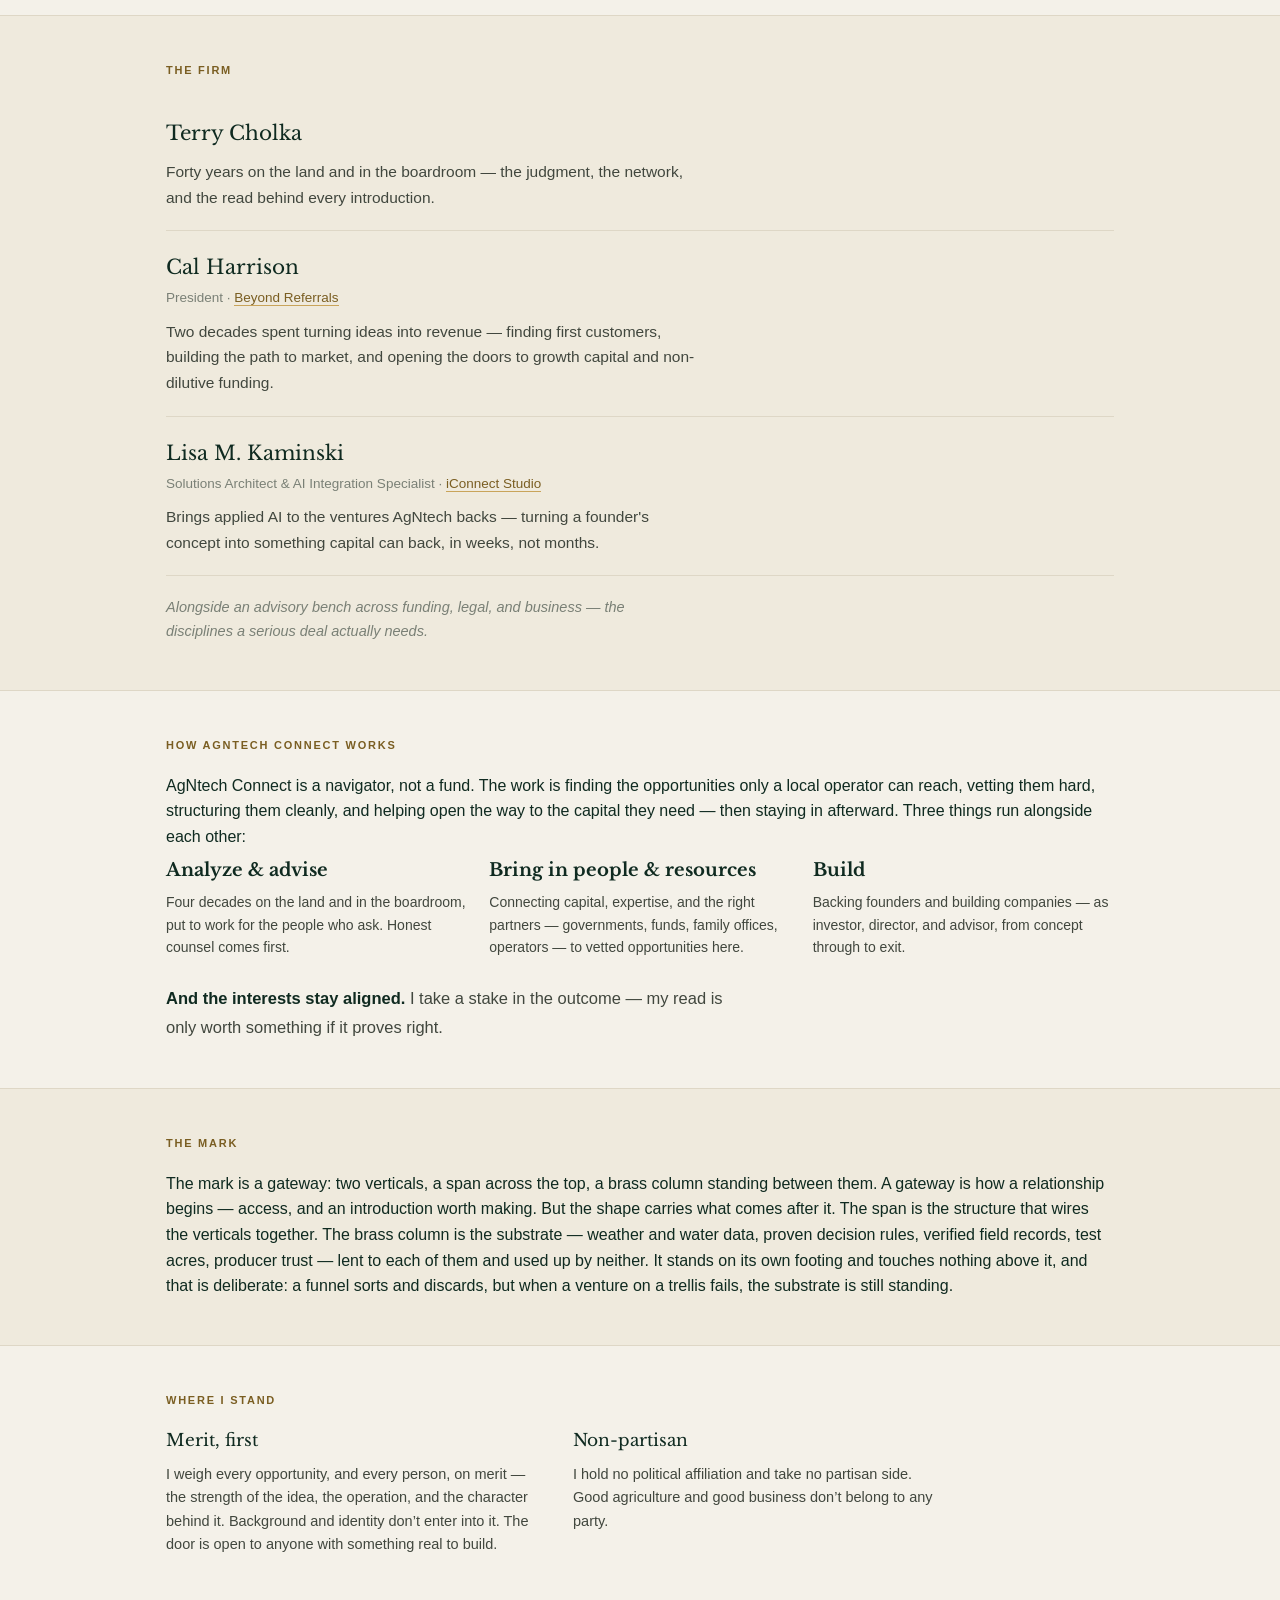
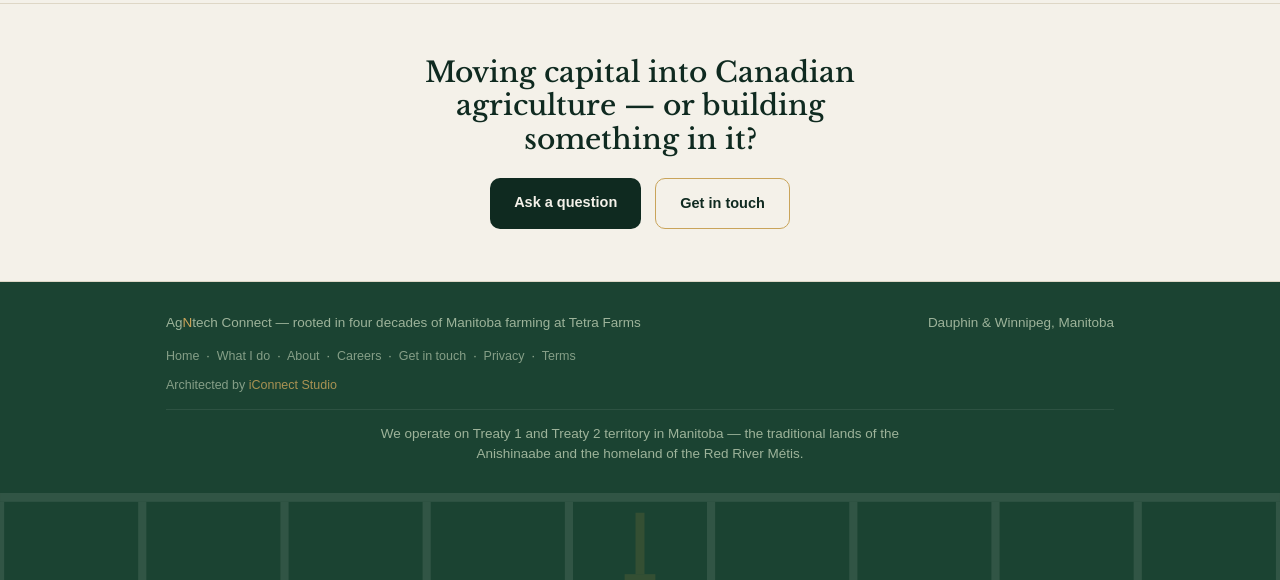
==== commit fdba2d72: "remove private-preview gate from all public pages" ====
--- a/about.html
+++ b/about.html
@@ -136,25 +136,6 @@
 </head>
 <body>
 
-  <!-- ===== PRIVATE-PREVIEW PASSWORD GATE — delete this whole block to make public ===== -->
-  <div id="gate" style="position:fixed;inset:0;z-index:99999;background:#0F2A20;display:flex;align-items:center;justify-content:center;font-family:'Helvetica Neue',Arial,sans-serif">
-    <div style="text-align:center;width:320px;max-width:86vw">
-      <svg viewBox="0 0 30 40" width="35" height="46" style="margin-bottom:16px" aria-hidden="true"><rect x="0" y="0" width="30" height="4" fill="#F4F1E9"/><rect x="1.5" y="4" width="3.7" height="33" fill="#F4F1E9"/><rect x="24.8" y="4" width="3.7" height="33" fill="#F4F1E9"/><rect x="13" y="9" width="4.1" height="28" fill="#C9A45A"/><rect x="8" y="37" width="14" height="3" fill="#C9A45A"/></svg>
-      <div style="font-family:Georgia,'Times New Roman',serif;color:#F4F1E9;font-size:21px;margin-bottom:8px">AgNtech Connect</div>
-      <div style="color:#9DB3A4;font-size:13px;margin-bottom:18px;line-height:1.5">Private preview — please enter the password.</div>
-      <input id="gpw" type="password" placeholder="Password" style="width:100%;padding:12px 13px;border-radius:9px;border:1px solid #2C4A3B;background:#15352A;color:#F4F1E9;font-size:14px;outline:none;font-family:inherit">
-      <div id="gerr" style="color:#E2B66A;font-size:12.5px;height:15px;margin-top:7px"></div>
-      <button id="gbtn" style="width:100%;margin-top:6px;padding:12px;border:none;border-radius:9px;background:#B08A3C;color:#0F2A20;font-size:14px;font-weight:700;cursor:pointer;font-family:inherit">Enter</button>
-    </div>
-  </div>
-  <script>
-    var GATE_PASSWORD = "terry-preview-26";
-    (function(){ try{ if(sessionStorage.getItem('agn_gate')==='ok'){ var g=document.getElementById('gate'); if(g) g.parentNode.removeChild(g); } }catch(e){} })();
-    function gateOpen(){ if(document.getElementById('gpw').value === GATE_PASSWORD){ try{ sessionStorage.setItem('agn_gate','ok'); }catch(e){} var g=document.getElementById('gate'); if(g) g.parentNode.removeChild(g); } else { document.getElementById('gerr').textContent='Incorrect — try again.'; } }
-    document.getElementById('gbtn').addEventListener('click', gateOpen);
-    document.getElementById('gpw').addEventListener('keydown', function(e){ if(e.key==='Enter') gateOpen(); });
-    document.getElementById('gpw').focus();
-  </script>
 
   <nav class="top">
     <div class="wrap">
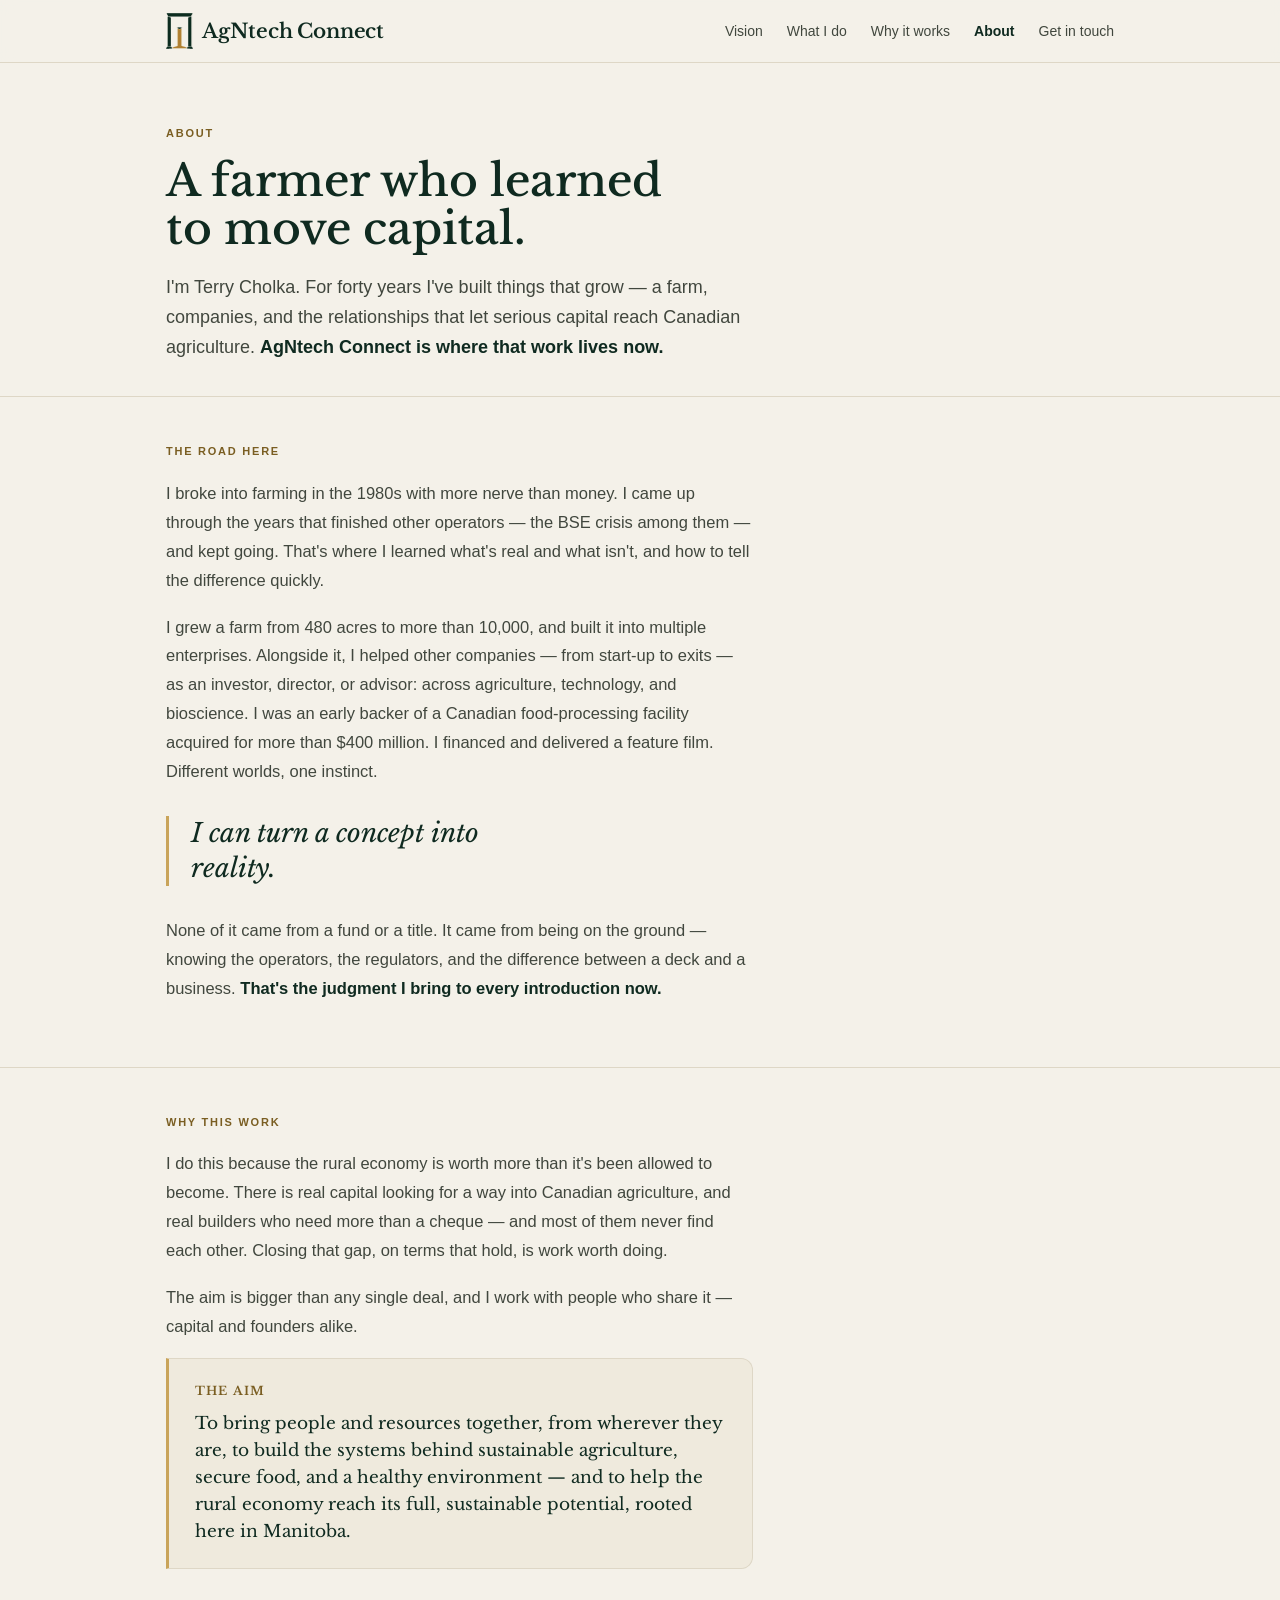
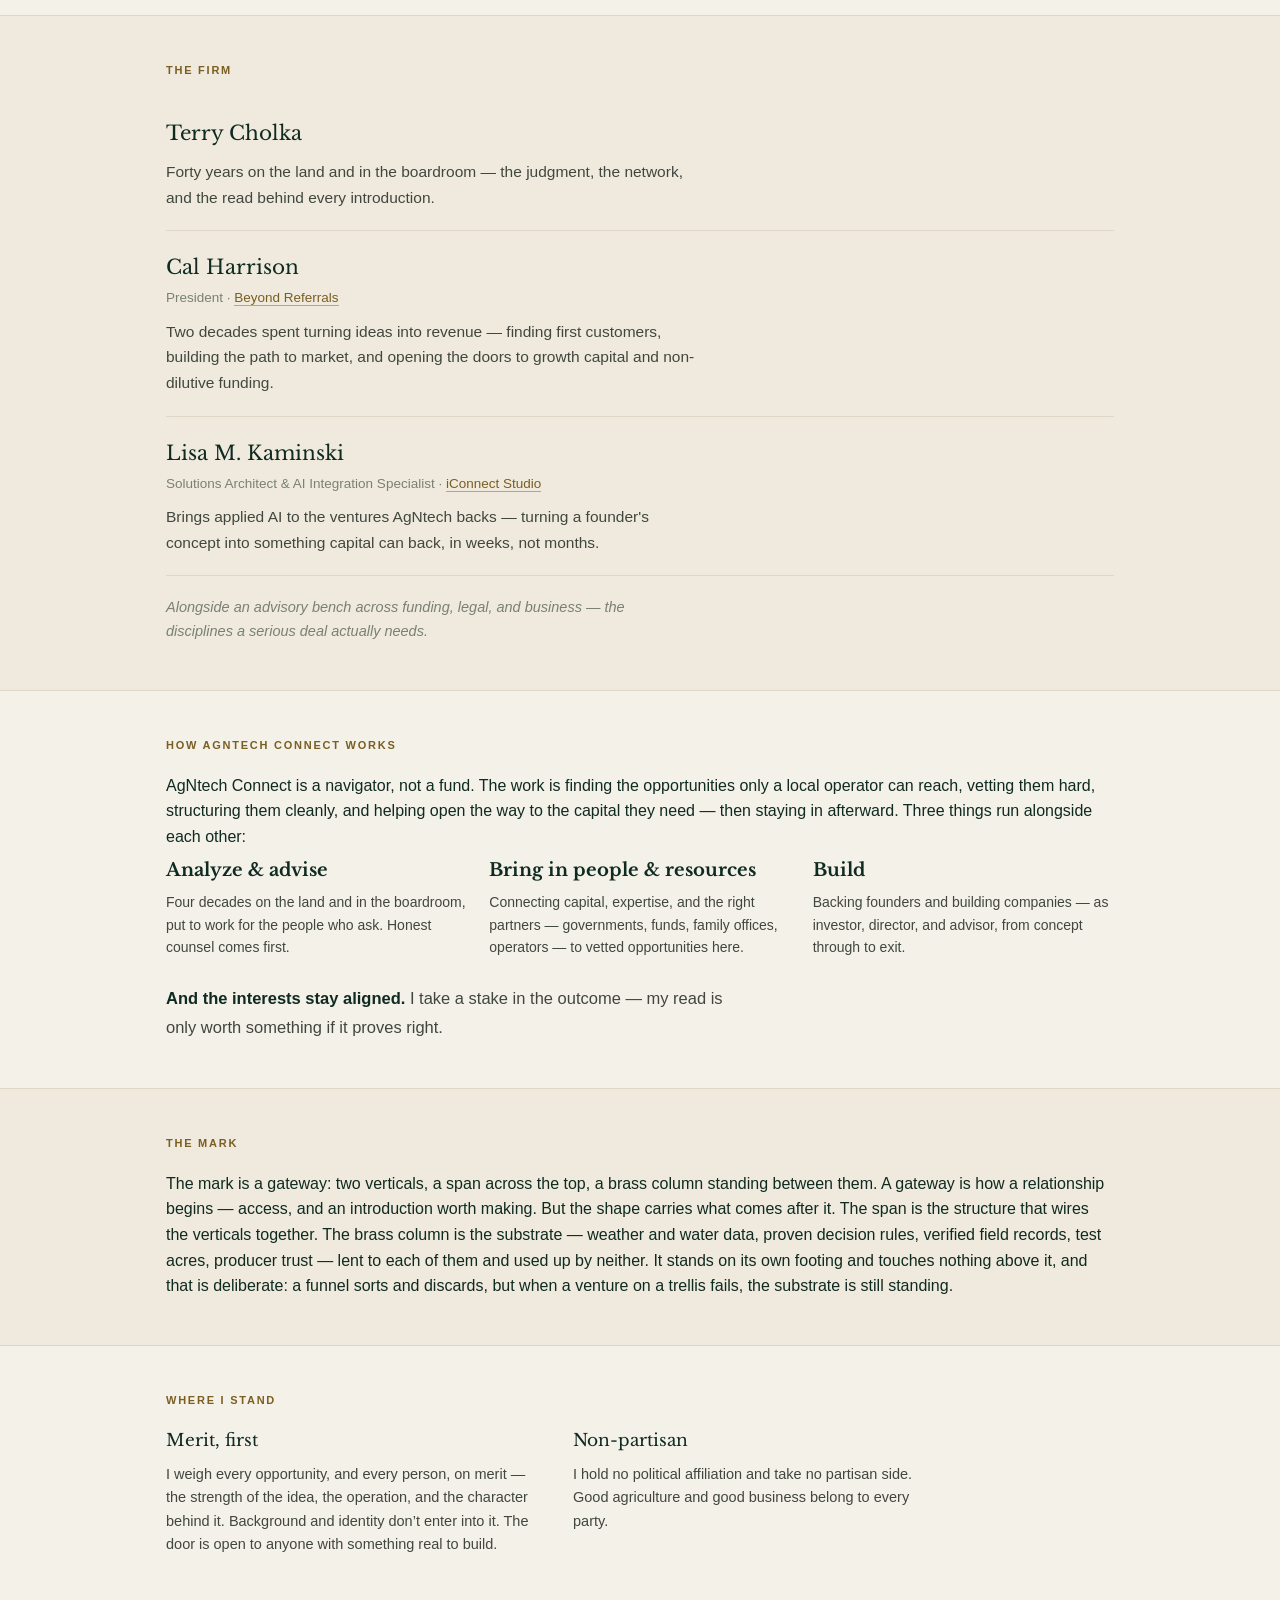
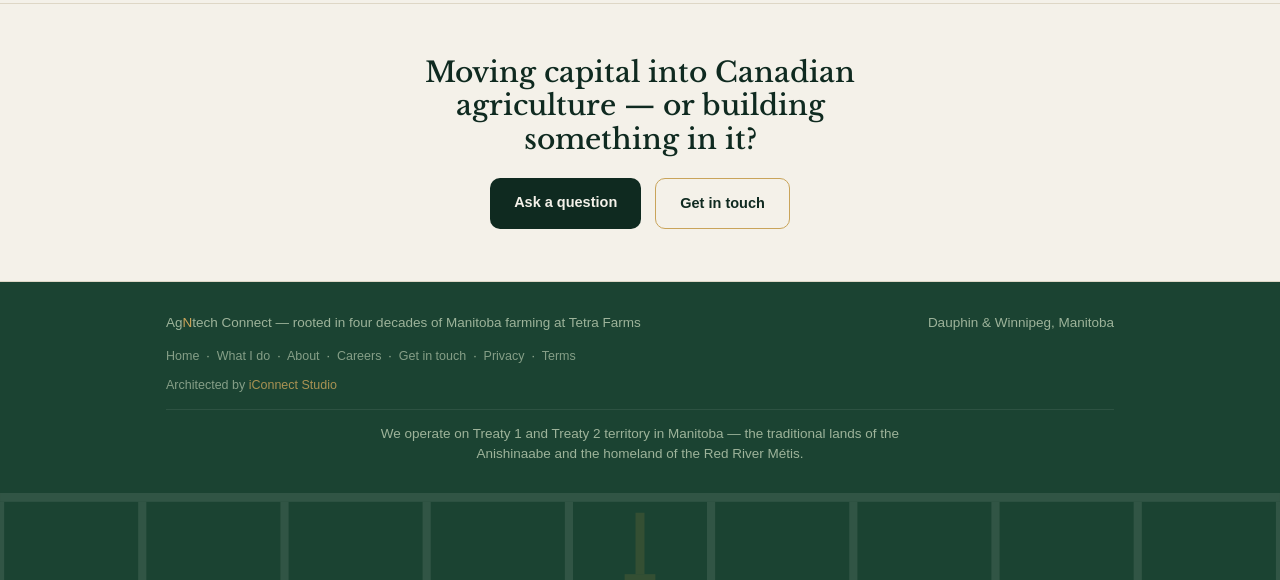
==== commit d490ee89: "about: good agriculture and good business belong to every party" ====
--- a/about.html
+++ b/about.html
@@ -4,6 +4,27 @@
 <meta charset="utf-8">
 <meta name="viewport" content="width=device-width, initial-scale=1">
 <title>AgNtech Connect — About</title>
+<meta name="description" content="Forty years building things that grow: a farm, companies, and the relationships that let serious capital reach Canadian agriculture. Terry Cholka on the road here.">
+<link rel="canonical" href="https://agntechconnect.com/about.html">
+<link rel="icon" href="/favicon.svg" type="image/svg+xml">
+<link rel="apple-touch-icon" href="/apple-touch-icon.png">
+<meta name="theme-color" content="#1B4332">
+<meta property="og:type" content="website">
+<meta property="og:site_name" content="AgNtech Connect">
+<meta property="og:locale" content="en_CA">
+<meta property="og:url" content="https://agntechconnect.com/about.html">
+<meta property="og:title" content="A farmer who learned to move capital — AgNtech Connect">
+<meta property="og:description" content="Forty years building things that grow: a farm, companies, and the relationships that let serious capital reach Canadian agriculture. Terry Cholka on the road here.">
+<meta property="og:image" content="https://agntechconnect.com/og-image.png">
+<meta property="og:image:secure_url" content="https://agntechconnect.com/og-image.png">
+<meta property="og:image:type" content="image/png">
+<meta property="og:image:width" content="1200">
+<meta property="og:image:height" content="630">
+<meta property="og:image:alt" content="The AgNtech Connect gateway mark on deep forest green">
+<meta name="twitter:card" content="summary_large_image">
+<meta name="twitter:title" content="A farmer who learned to move capital — AgNtech Connect">
+<meta name="twitter:description" content="Forty years building things that grow: a farm, companies, and the relationships that let serious capital reach Canadian agriculture. Terry Cholka on the road here.">
+<meta name="twitter:image" content="https://agntechconnect.com/og-image.png">
 <link rel="preconnect" href="https://fonts.googleapis.com">
 <link rel="preconnect" href="https://fonts.gstatic.com" crossorigin>
 <link href="https://fonts.googleapis.com/css2?family=Libre+Baskerville:ital,wght@0,400;0,700;1,400&display=swap" rel="stylesheet">
@@ -266,7 +287,7 @@
         </div>
         <div class="standitem">
           <div class="sl">Non-partisan</div>
-          <p>I hold no political affiliation and take no partisan side. Good agriculture and good business don’t belong to any party.</p>
+          <p>I hold no political affiliation and take no partisan side. Good agriculture and good business belong to every party.</p>
         </div>
       </div>
     </div>
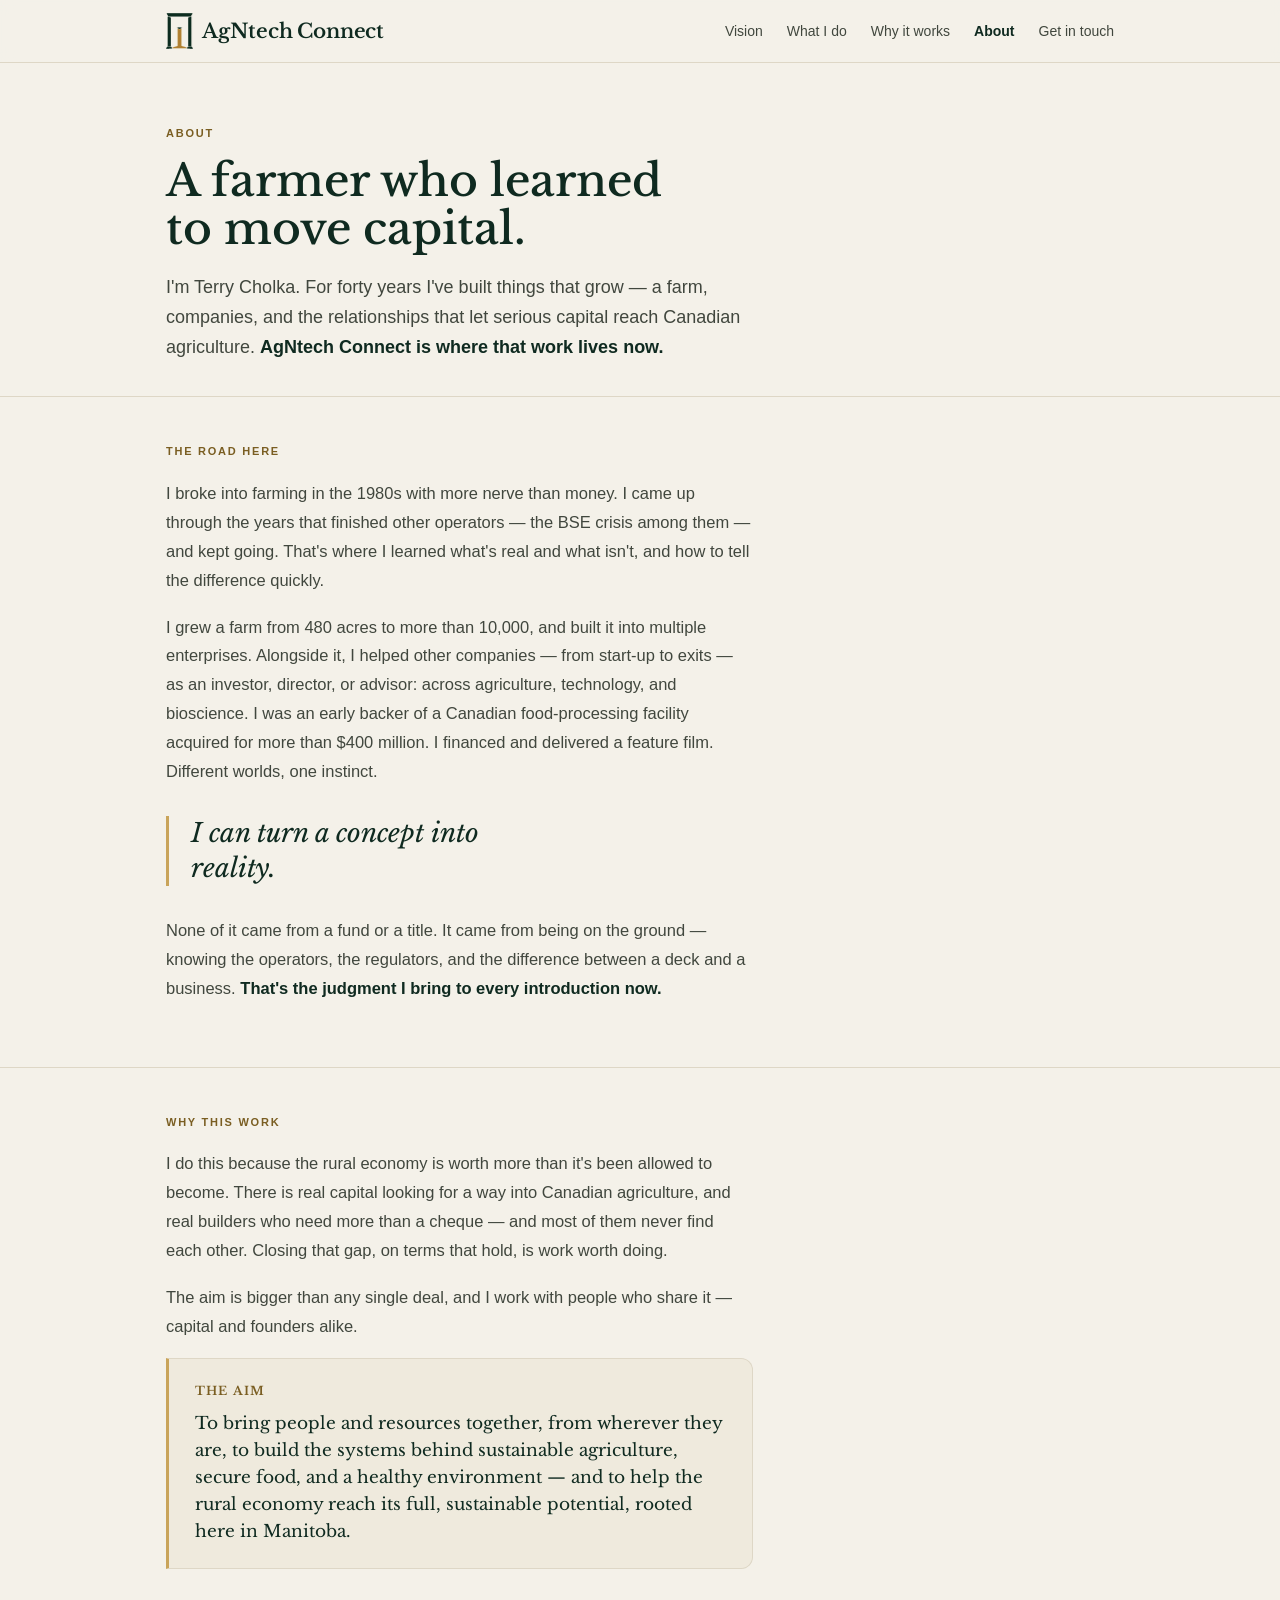
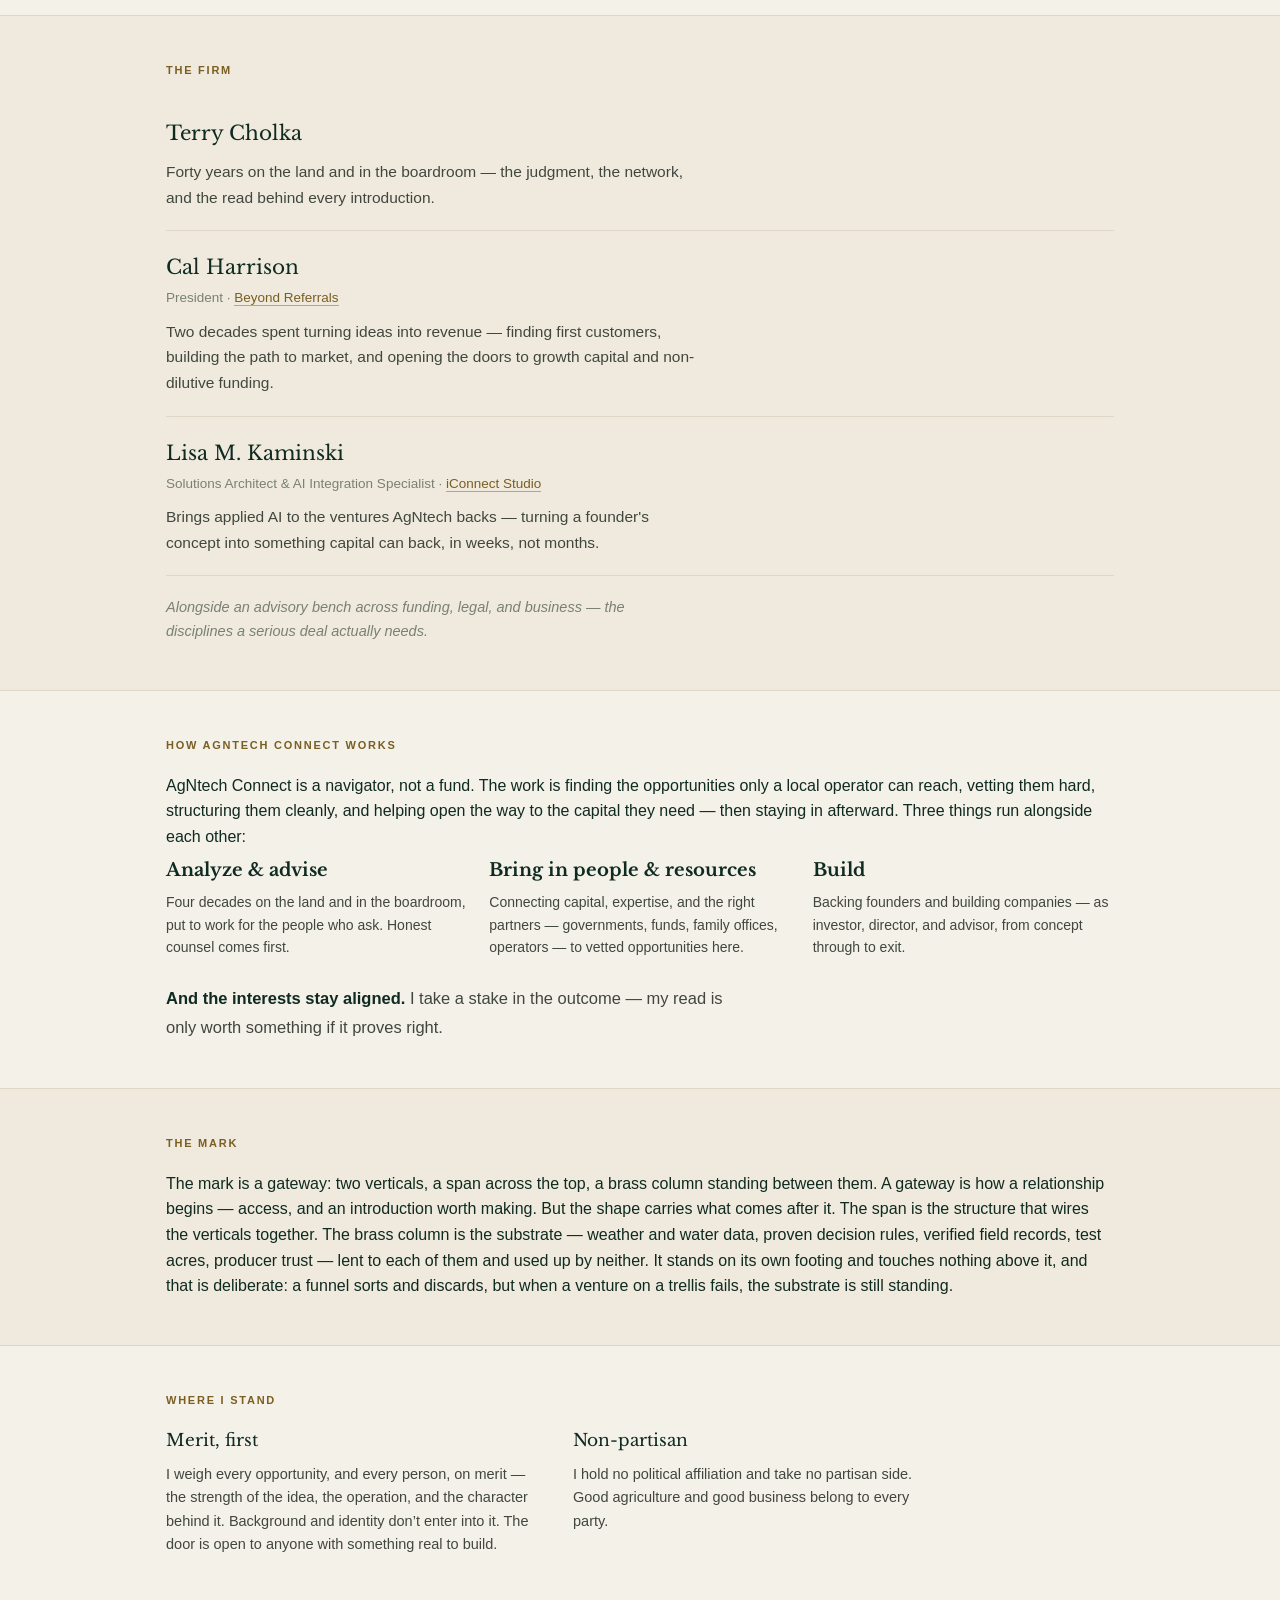
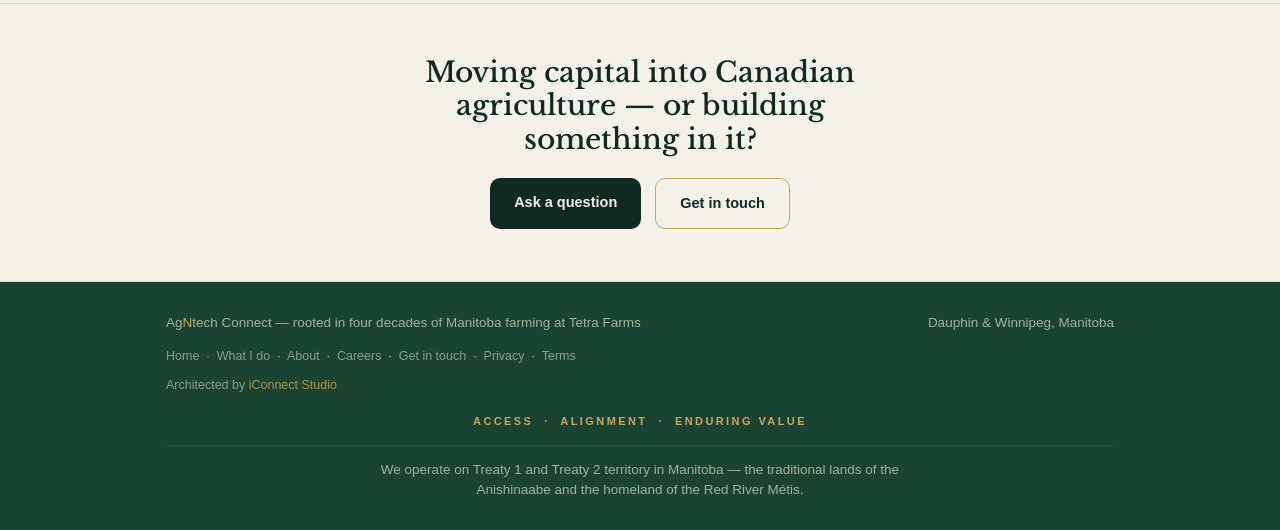
==== commit 3a334179: "footer: replace the colonnade with the brand's closing line — access, alignment, enduring value" ====
--- a/about.html
+++ b/about.html
@@ -25,6 +25,90 @@
 <meta name="twitter:title" content="A farmer who learned to move capital — AgNtech Connect">
 <meta name="twitter:description" content="Forty years building things that grow: a farm, companies, and the relationships that let serious capital reach Canadian agriculture. Terry Cholka on the road here.">
 <meta name="twitter:image" content="https://agntechconnect.com/og-image.png">
+<script type="application/ld+json">
+{
+ "@context": "https://schema.org",
+ "@type": "ProfessionalService",
+ "@id": "https://agntechconnect.com/#organization",
+ "name": "AgNtech Connect",
+ "legalName": "Tetra Farms Ltd.",
+ "alternateName": "Tetra Farms Ltd., trading as AgNtech Connect",
+ "url": "https://agntechconnect.com/",
+ "logo": "https://agntechconnect.com/apple-touch-icon.png",
+ "image": "https://agntechconnect.com/og-image.png",
+ "email": "terry@agntechconnect.com",
+ "description": "Capital advisory for Canadian agriculture. AgNtech Connect brings capital and buyers into Canadian agriculture and advises the founders, lenders and operators already in it.",
+ "areaServed": [
+  {
+   "@type": "Country",
+   "name": "Canada"
+  },
+  {
+   "@type": "AdministrativeArea",
+   "name": "Manitoba"
+  }
+ ],
+ "address": [
+  {
+   "@type": "PostalAddress",
+   "addressLocality": "Dauphin",
+   "addressRegion": "MB",
+   "addressCountry": "CA"
+  },
+  {
+   "@type": "PostalAddress",
+   "addressLocality": "Winnipeg",
+   "addressRegion": "MB",
+   "addressCountry": "CA"
+  }
+ ],
+ "founder": {
+  "@id": "https://agntechconnect.com/#terry"
+ },
+ "knowsAbout": [
+  "Capital advisory",
+  "Agricultural finance",
+  "Farm succession planning",
+  "Distressed agricultural credit",
+  "Agtech",
+  "Agri-food",
+  "Canadian agriculture",
+  "Capital raising",
+  "Mergers and acquisitions"
+ ],
+ "sameAs": [
+  "https://www.linkedin.com/company/agntech-connect"
+ ]
+}
+</script>
+<script type="application/ld+json">
+{
+ "@context": "https://schema.org",
+ "@type": "Person",
+ "@id": "https://agntechconnect.com/#terry",
+ "name": "Terry Cholka",
+ "jobTitle": "Founding Partner",
+ "worksFor": {
+  "@id": "https://agntechconnect.com/#organization"
+ },
+ "url": "https://agntechconnect.com/about.html",
+ "email": "terry@agntechconnect.com",
+ "description": "Forty years in Canadian agriculture and business. Trained as a banker, then grew a fourth-generation family farm past 10,000 acres across grain, forage, cattle and hogs before transitioning it.",
+ "alumniOf": {
+  "@type": "CollegeOrUniversity",
+  "name": "University of Manitoba"
+ },
+ "homeLocation": {
+  "@type": "Place",
+  "address": {
+   "@type": "PostalAddress",
+   "addressLocality": "Dauphin",
+   "addressRegion": "MB",
+   "addressCountry": "CA"
+  }
+ }
+}
+</script>
 <link rel="preconnect" href="https://fonts.googleapis.com">
 <link rel="preconnect" href="https://fonts.gstatic.com" crossorigin>
 <link href="https://fonts.googleapis.com/css2?family=Libre+Baskerville:ital,wght@0,400;0,700;1,400&display=swap" rel="stylesheet">
@@ -112,18 +196,16 @@
   footer .n{color:var(--gold-dark)}
   footer .treaty{justify-content:center;margin-top:14px;border-top:1px solid rgba(255,255,255,.08);padding-top:14px}
   footer .treaty span{text-align:center;max-width:72ch;line-height:1.5}
-  /* THE COLONNADE. One bay of the mark is a gateway; many bays is the trellis
-     the deck describes. A footer is the only wide band on the site, so it is
-     the one place the mark can be drawn honestly: one continuous lintel, ten
-     posts, and a SINGLE brass column. The substrate is non-rival -- one of it,
-     shared by many -- so there is exactly one, centred in the middle bay,
-     clear of the lintel, on its own brass foot.
-     The posts run to the footer's bottom edge, which lets the edge read as the
-     ground without the mark carrying a ground line. The negative bottom margin
-     cancels the footer's padding so they actually reach it.
-     Outermost posts are half off the frame on purpose: a trellis continues. */
-  footer .colonnade{display:block;width:100%;height:auto;margin:28px 0 -30px}
-  @media(max-width:720px){footer .colonnade{display:none}}
+  /* The brand sheet's own closing band, which the site never used. The three
+     words are the mark in words: ACCESS is the gateway, ALIGNMENT is the two
+     identical posts with neither side favoured, ENDURING VALUE is the brass
+     column. It replaces a decorative colonnade that needed a footnote to be
+     understood -- at 10% opacity in a 76px band the architecture read as a
+     row of boxes, and decoration that has to be explained is not working.
+     Sits ABOVE the treaty acknowledgement, which stays last: it is the more
+     serious statement and should close the page. */
+  footer .values{justify-content:center;margin-top:18px}
+  footer .values span{font-size:11px;letter-spacing:.22em;color:var(--gold-dark);font-weight:700}
 
   /* ── mobile menu ─────────────────────────────────────── */
   .burger{display:none;background:none;border:none;padding:8px;cursor:pointer;line-height:0}
@@ -311,9 +393,9 @@
       </div>
       <div class="row" style="margin-top:12px"><span style="font-size:12.5px"><a href="index.html" style="color:var(--sage-dark);text-decoration:none;opacity:.82">Home</a> &nbsp;·&nbsp; <a href="services.html" style="color:var(--sage-dark);text-decoration:none;opacity:.82">What I do</a> &nbsp;·&nbsp; <a href="about.html" style="color:var(--sage-dark);text-decoration:none;opacity:.82">About</a> &nbsp;·&nbsp; <a href="careers.html" style="color:var(--sage-dark);text-decoration:none;opacity:.82">Careers</a> &nbsp;·&nbsp; <a href="contact.html" style="color:var(--sage-dark);text-decoration:none;opacity:.82">Get in touch</a> &nbsp;·&nbsp; <a href="privacy.html" style="color:var(--sage-dark);text-decoration:none;opacity:.82">Privacy</a> &nbsp;·&nbsp; <a href="terms.html" style="color:var(--sage-dark);text-decoration:none;opacity:.82">Terms</a></span></div>
       <div class="row" style="margin-top:9px"><span style="font-size:12.5px;color:var(--sage-dark);opacity:.82">Architected by <a href="https://iconnect.studio" target="_blank" rel="noopener" style="color:var(--gold-dark);text-decoration:none">iConnect Studio</a></span></div>
+      <div class="row values"><span>ACCESS &nbsp;&middot;&nbsp; ALIGNMENT &nbsp;&middot;&nbsp; ENDURING VALUE</span></div>
       <div class="row treaty"><span>We operate on Treaty 1 and Treaty 2 territory in Manitoba — the traditional lands of the Anishinaabe and the homeland of the Red River Métis.</span></div>
     </div>
-      <svg class="colonnade" viewBox="0 0 1400 96" aria-hidden="true" focusable="false"><g fill="#F4F1E9" opacity=".10"><rect x="0" y="0" width="1400" height="9.6"/><rect x="-4.4" y="9.6" width="8.9" height="86.4"/><rect x="151.1" y="9.6" width="8.9" height="86.4"/><rect x="306.7" y="9.6" width="8.9" height="86.4"/><rect x="462.2" y="9.6" width="8.9" height="86.4"/><rect x="617.8" y="9.6" width="8.9" height="86.4"/><rect x="773.3" y="9.6" width="8.9" height="86.4"/><rect x="928.9" y="9.6" width="8.9" height="86.4"/><rect x="1084.4" y="9.6" width="8.9" height="86.4"/><rect x="1240.0" y="9.6" width="8.9" height="86.4"/><rect x="1395.6" y="9.6" width="8.9" height="86.4"/></g><g fill="#B08A3C" opacity=".17"><rect x="695.1" y="21.6" width="9.8" height="67.2"/><rect x="683.2" y="88.8" width="33.6" height="7.2"/></g></svg>
   </footer>
 
 <script>
